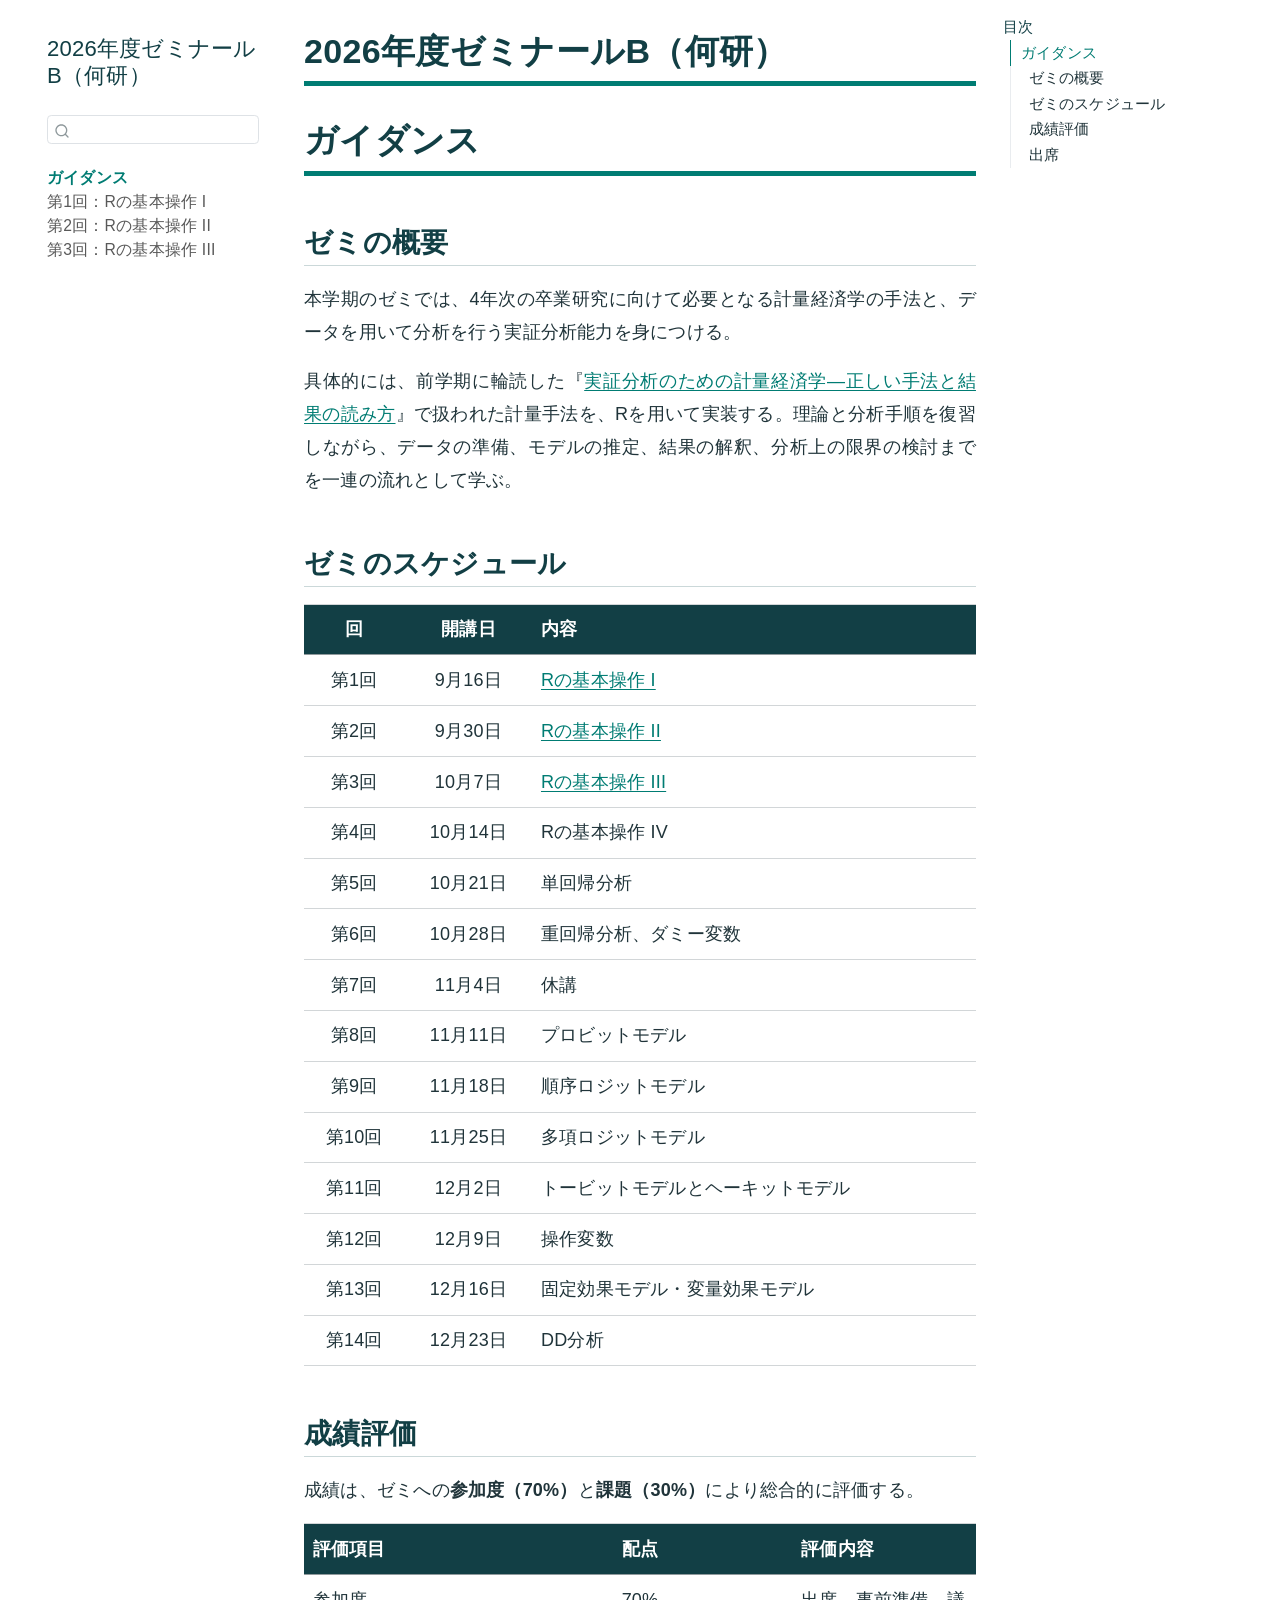
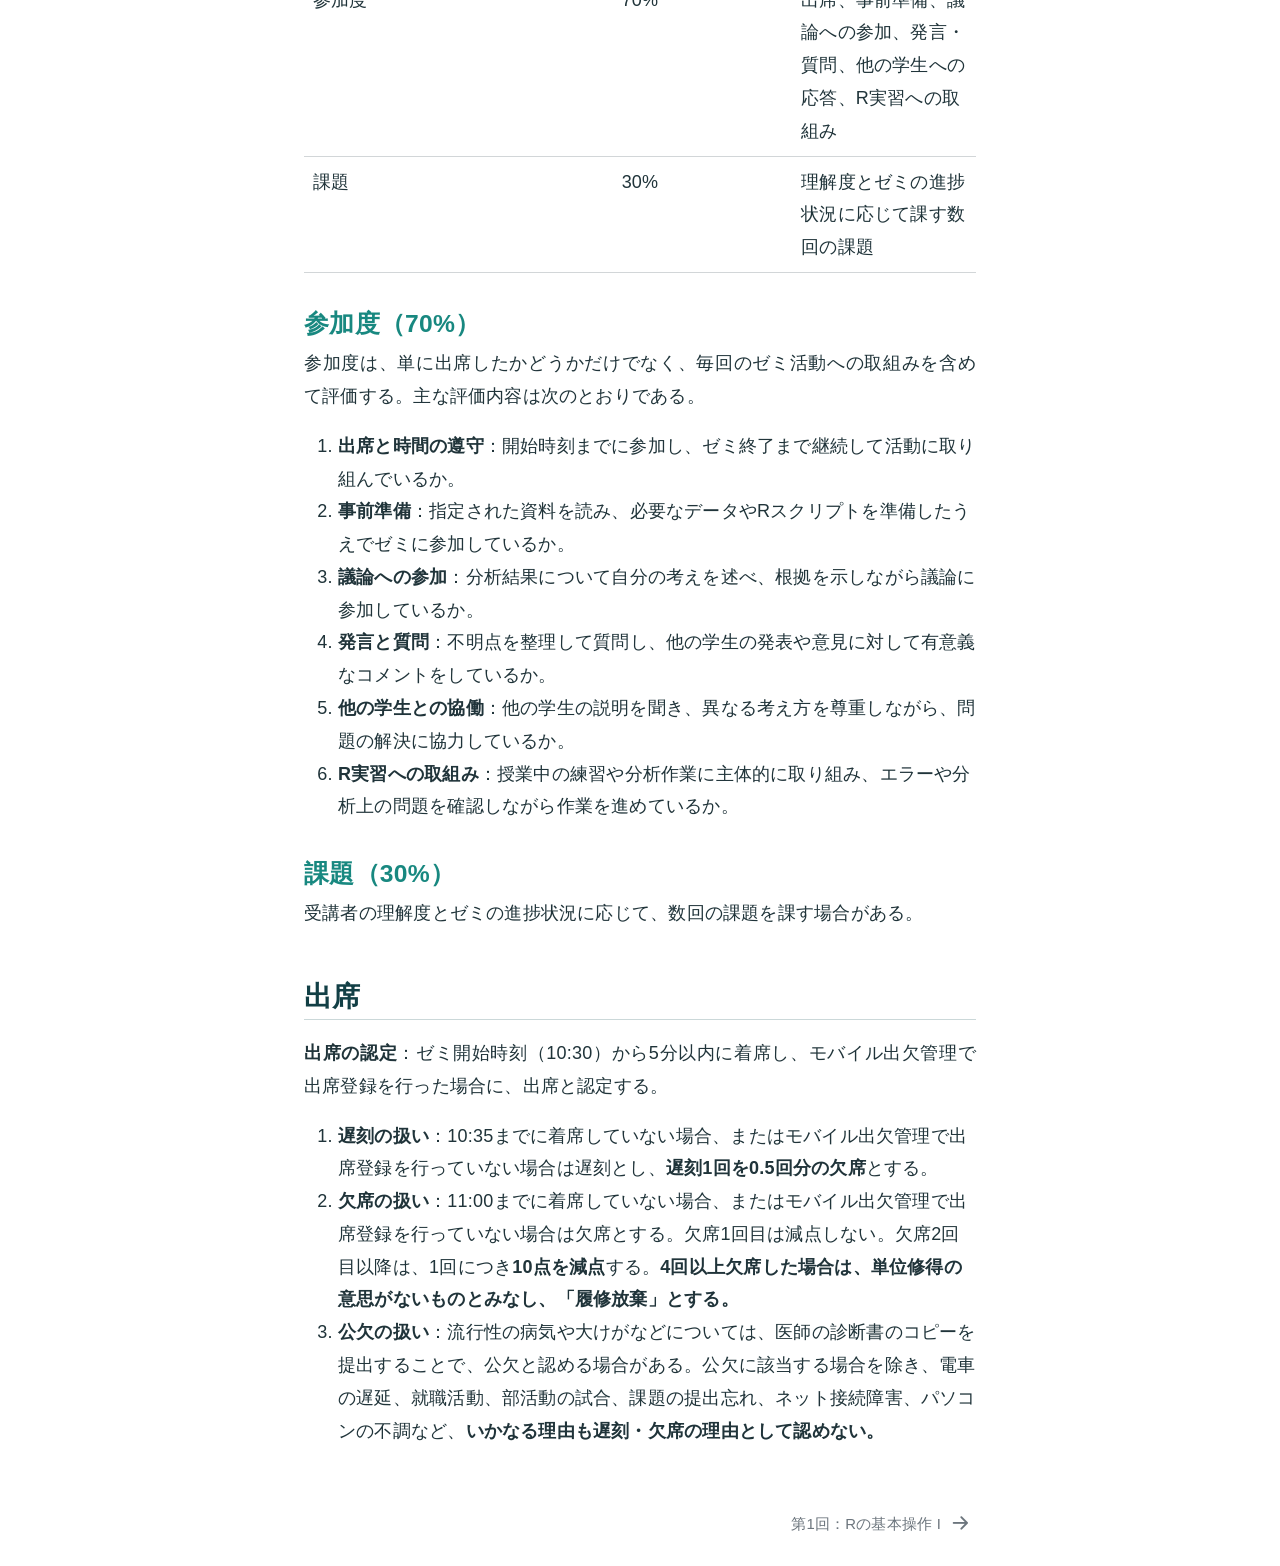
==== index.html @ b49d10a5 "Publish seminar course website" ====
<!DOCTYPE html>
<html xmlns="http://www.w3.org/1999/xhtml" lang="ja" xml:lang="ja"><head>

<meta charset="utf-8">
<meta name="generator" content="quarto-1.10.18">

<meta name="viewport" content="width=device-width, initial-scale=1.0, user-scalable=yes">


<title>2026年度ゼミナールB（何研）</title>
<style>
/* Default styles provided by pandoc.
** See https://pandoc.org/MANUAL.html#variables-for-html for config info.
*/
span.smallcaps{font-variant: small-caps;}
div.columns{display: flex; gap: 1.5em;}
div.column{flex: auto;}
@media screen {
div.columns{gap: min(4vw, 1.5em);}
div.column{overflow-x: auto;}
}
div.hanging-indent{margin-left: 1.5em; text-indent: -1.5em;}
ul.task-list{list-style: none;}
ul.task-list li input[type="checkbox"] {
  width: 0.8em;
  margin: 0 0.8em 0.2em -1em; /* quarto-specific, see https://github.com/quarto-dev/quarto-cli/issues/4556 */ 
  vertical-align: middle;
}
</style>


<script src="site_libs/quarto-nav/quarto-nav.js"></script>
<script src="site_libs/quarto-nav/headroom.min.js"></script>
<script src="site_libs/clipboard/clipboard.min.js"></script>
<script src="site_libs/quarto-search/autocomplete.umd.js"></script>
<script src="site_libs/quarto-search/fuse.min.js"></script>
<script src="site_libs/quarto-search/quarto-search.js"></script>
<meta name="quarto:offset" content="./">
<link href="./lessons/01/index.html" rel="next">
<script src="site_libs/quarto-html/quarto.js" type="module"></script>
<script src="site_libs/quarto-html/tabsets/tabsets.js" type="module"></script>
<script src="site_libs/quarto-html/popper.min.js"></script>
<script src="site_libs/quarto-html/tippy.umd.min.js"></script>
<script src="site_libs/quarto-html/anchor.min.js"></script>
<link href="site_libs/quarto-html/tippy.css" rel="stylesheet">
<link href="site_libs/quarto-html/quarto-syntax-highlighting-37294f0e61b532b0f7ebd5ccc0471b30.css" rel="stylesheet" id="quarto-text-highlighting-styles">
<script src="site_libs/bootstrap/bootstrap.min.js"></script>
<link href="site_libs/bootstrap/bootstrap-icons.css" rel="stylesheet">
<link href="site_libs/bootstrap/bootstrap-c2e880a5cb14d7a116eba1e73095a7f8.min.css" rel="stylesheet" append-hash="true" id="quarto-bootstrap" data-mode="light">
<script id="quarto-search-options" type="application/json">{
  "location": "sidebar",
  "copy-button": false,
  "collapse-after": 3,
  "panel-placement": "start",
  "type": "textbox",
  "limit": 50,
  "keyboard-shortcut": [
    "f",
    "/",
    "s"
  ],
  "language": {
    "search-no-results-text": "一致なし",
    "search-matching-documents-text": "一致した文書",
    "search-copy-link-title": "検索へのリンクをコピー",
    "search-hide-matches-text": "追加の検索結果を非表示",
    "search-more-match-text": "追加の検索結果",
    "search-more-matches-text": "追加の検索結果",
    "search-clear-button-title": "消去",
    "search-text-placeholder": "",
    "search-detached-cancel-button-title": "取消",
    "search-submit-button-title": "検索",
    "search-label": "サーチ"
  }
}</script>
<style>html{ scroll-behavior: smooth; }</style>


</head>

<body class="nav-sidebar floating quarto-light">

<div id="quarto-search-results"></div>
  <header id="quarto-header" class="headroom fixed-top">
  <nav class="quarto-secondary-nav">
    <div class="container-fluid d-flex">
      <button type="button" class="quarto-btn-toggle btn" data-bs-toggle="collapse" role="button" data-bs-target=".quarto-sidebar-collapse-item" aria-controls="quarto-sidebar" aria-expanded="false" aria-label="サイドバーを切り替える" onclick="if (window.quartoToggleHeadroom) { window.quartoToggleHeadroom(); }">
        <i class="bi bi-layout-text-sidebar-reverse"></i>
      </button>
        <nav class="quarto-page-breadcrumbs" aria-label="breadcrumb"><ol class="breadcrumb"><li class="breadcrumb-item"><a href="./index.html">ガイダンス</a></li></ol></nav>
        <a class="flex-grow-1" role="navigation" data-bs-toggle="collapse" data-bs-target=".quarto-sidebar-collapse-item" aria-controls="quarto-sidebar" aria-expanded="false" aria-label="サイドバーを切り替える" onclick="if (window.quartoToggleHeadroom) { window.quartoToggleHeadroom(); }">      
        </a>
      <button type="button" class="btn quarto-search-button" aria-label="サーチ" onclick="window.quartoOpenSearch();">
        <i class="bi bi-search"></i>
      </button>
    </div>
  </nav>
</header>
<!-- content -->
<div id="quarto-content" class="quarto-container page-columns page-rows-contents page-layout-article">
<!-- sidebar -->
  <nav id="quarto-sidebar" class="sidebar collapse collapse-horizontal quarto-sidebar-collapse-item sidebar-navigation floating overflow-auto">
    <div class="pt-lg-2 mt-2 text-left sidebar-header">
    <div class="sidebar-title mb-0 py-0">
      <a href="./">2026年度ゼミナールB（何研）</a> 
    </div>
      </div>
        <div class="mt-2 flex-shrink-0 align-items-center">
        <div class="sidebar-search">
        <div id="quarto-search" class="" title="サーチ"></div>
        </div>
        </div>
    <div class="sidebar-menu-container"> 
    <ul class="list-unstyled mt-1">
        <li class="sidebar-item">
  <div class="sidebar-item-container"> 
  <a href="./index.html" class="sidebar-item-text sidebar-link active">
 <span class="menu-text">ガイダンス</span></a>
  </div>
</li>
        <li class="sidebar-item">
  <div class="sidebar-item-container"> 
  <a href="./lessons/01/index.html" class="sidebar-item-text sidebar-link">
 <span class="menu-text">第1回：Rの基本操作 I</span></a>
  </div>
</li>
        <li class="sidebar-item">
  <div class="sidebar-item-container"> 
  <a href="./lessons/02/index.html" class="sidebar-item-text sidebar-link">
 <span class="menu-text">第2回：Rの基本操作 II</span></a>
  </div>
</li>
        <li class="sidebar-item">
  <div class="sidebar-item-container"> 
  <a href="./lessons/03/index.html" class="sidebar-item-text sidebar-link">
 <span class="menu-text">第3回：Rの基本操作 III</span></a>
  </div>
</li>
    </ul>
    </div>
</nav>
<div id="quarto-sidebar-glass" class="quarto-sidebar-collapse-item" data-bs-toggle="collapse" data-bs-target=".quarto-sidebar-collapse-item"></div>
<!-- margin-sidebar -->
    <div id="quarto-margin-sidebar" class="sidebar margin-sidebar">
        <nav id="TOC" role="doc-toc" class="toc-active">
    <h2 id="toc-title">目次</h2>
   
  <ul>
  <li><a href="#ガイダンス" id="toc-ガイダンス" class="nav-link active" data-scroll-target="#ガイダンス">ガイダンス</a>
  <ul class="collapse">
  <li><a href="#ゼミの概要" id="toc-ゼミの概要" class="nav-link" data-scroll-target="#ゼミの概要">ゼミの概要</a></li>
  <li><a href="#ゼミのスケジュール" id="toc-ゼミのスケジュール" class="nav-link" data-scroll-target="#ゼミのスケジュール">ゼミのスケジュール</a></li>
  <li><a href="#成績評価" id="toc-成績評価" class="nav-link" data-scroll-target="#成績評価">成績評価</a>
  <ul class="collapse">
  <li><a href="#参加度70" id="toc-参加度70" class="nav-link" data-scroll-target="#参加度70">参加度（70%）</a></li>
  <li><a href="#課題30" id="toc-課題30" class="nav-link" data-scroll-target="#課題30">課題（30%）</a></li>
  </ul></li>
  <li><a href="#出席" id="toc-出席" class="nav-link" data-scroll-target="#出席">出席</a></li>
  </ul></li>
  </ul>
</nav>
    </div>
<!-- main -->
<main class="content" id="quarto-document-content">

<header id="title-block-header" class="quarto-title-block default">
<div class="quarto-title">
<h1 class="title">2026年度ゼミナールB（何研）</h1>
</div>



<div class="quarto-title-meta">

    
  
    
  </div>
  


</header>


<section id="ガイダンス" class="level1 unnumbered">
<h1 class="unnumbered">ガイダンス</h1>
<section id="ゼミの概要" class="level2">
<h2 class="anchored" data-anchor-id="ゼミの概要">ゼミの概要</h2>
<p>本学期のゼミでは、4年次の卒業研究に向けて必要となる計量経済学の手法と、データを用いて分析を行う実証分析能力を身につける。</p>
<p>具体的には、前学期に輪読した『<a href="https://www.biz-book.jp/books/detail/978-4-502-16811-6/">実証分析のための計量経済学―正しい手法と結果の読み方</a>』で扱われた計量手法を、Rを用いて実装する。理論と分析手順を復習しながら、データの準備、モデルの推定、結果の解釈、分析上の限界の検討までを一連の流れとして学ぶ。</p>
</section>
<section id="ゼミのスケジュール" class="level2">
<h2 class="anchored" data-anchor-id="ゼミのスケジュール">ゼミのスケジュール</h2>
<table class="caption-top table">
<thead>
<tr class="header">
<th style="text-align: center;">回</th>
<th style="text-align: center;">開講日</th>
<th>内容</th>
</tr>
</thead>
<tbody>
<tr class="odd">
<td style="text-align: center;">第1回</td>
<td style="text-align: center;">9月16日</td>
<td><a href="./lessons/01/index.html">Rの基本操作 I</a></td>
</tr>
<tr class="even">
<td style="text-align: center;">第2回</td>
<td style="text-align: center;">9月30日</td>
<td><a href="./lessons/02/index.html">Rの基本操作 II</a></td>
</tr>
<tr class="odd">
<td style="text-align: center;">第3回</td>
<td style="text-align: center;">10月7日</td>
<td><a href="./lessons/03/index.html">Rの基本操作 III</a></td>
</tr>
<tr class="even">
<td style="text-align: center;">第4回</td>
<td style="text-align: center;">10月14日</td>
<td>Rの基本操作 IV</td>
</tr>
<tr class="odd">
<td style="text-align: center;">第5回</td>
<td style="text-align: center;">10月21日</td>
<td>単回帰分析</td>
</tr>
<tr class="even">
<td style="text-align: center;">第6回</td>
<td style="text-align: center;">10月28日</td>
<td>重回帰分析、ダミー変数</td>
</tr>
<tr class="odd">
<td style="text-align: center;">第7回</td>
<td style="text-align: center;">11月4日</td>
<td>休講</td>
</tr>
<tr class="even">
<td style="text-align: center;">第8回</td>
<td style="text-align: center;">11月11日</td>
<td>プロビットモデル</td>
</tr>
<tr class="odd">
<td style="text-align: center;">第9回</td>
<td style="text-align: center;">11月18日</td>
<td>順序ロジットモデル</td>
</tr>
<tr class="even">
<td style="text-align: center;">第10回</td>
<td style="text-align: center;">11月25日</td>
<td>多項ロジットモデル</td>
</tr>
<tr class="odd">
<td style="text-align: center;">第11回</td>
<td style="text-align: center;">12月2日</td>
<td>トービットモデルとヘーキットモデル</td>
</tr>
<tr class="even">
<td style="text-align: center;">第12回</td>
<td style="text-align: center;">12月9日</td>
<td>操作変数</td>
</tr>
<tr class="odd">
<td style="text-align: center;">第13回</td>
<td style="text-align: center;">12月16日</td>
<td>固定効果モデル・変量効果モデル</td>
</tr>
<tr class="even">
<td style="text-align: center;">第14回</td>
<td style="text-align: center;">12月23日</td>
<td>DD分析</td>
</tr>
</tbody>
</table>
</section>
<section id="成績評価" class="level2">
<h2 class="anchored" data-anchor-id="成績評価">成績評価</h2>
<p>成績は、ゼミへの<strong>参加度（70%）</strong>と<strong>課題（30%）</strong>により総合的に評価する。</p>
<table class="caption-top table">
<colgroup>
<col style="width: 27%">
<col style="width: 45%">
<col style="width: 27%">
</colgroup>
<thead>
<tr class="header">
<th>評価項目</th>
<th style="text-align: center;">配点</th>
<th>評価内容</th>
</tr>
</thead>
<tbody>
<tr class="odd">
<td>参加度</td>
<td style="text-align: center;">70%</td>
<td>出席、事前準備、議論への参加、発言・質問、他の学生への応答、R実習への取組み</td>
</tr>
<tr class="even">
<td>課題</td>
<td style="text-align: center;">30%</td>
<td>理解度とゼミの進捗状況に応じて課す数回の課題</td>
</tr>
</tbody>
</table>
<section id="参加度70" class="level3">
<h3 class="anchored" data-anchor-id="参加度70">参加度（70%）</h3>
<p>参加度は、単に出席したかどうかだけでなく、毎回のゼミ活動への取組みを含めて評価する。主な評価内容は次のとおりである。</p>
<ol type="1">
<li><strong>出席と時間の遵守</strong>：開始時刻までに参加し、ゼミ終了まで継続して活動に取り組んでいるか。</li>
<li><strong>事前準備</strong>：指定された資料を読み、必要なデータやRスクリプトを準備したうえでゼミに参加しているか。</li>
<li><strong>議論への参加</strong>：分析結果について自分の考えを述べ、根拠を示しながら議論に参加しているか。</li>
<li><strong>発言と質問</strong>：不明点を整理して質問し、他の学生の発表や意見に対して有意義なコメントをしているか。</li>
<li><strong>他の学生との協働</strong>：他の学生の説明を聞き、異なる考え方を尊重しながら、問題の解決に協力しているか。</li>
<li><strong>R実習への取組み</strong>：授業中の練習や分析作業に主体的に取り組み、エラーや分析上の問題を確認しながら作業を進めているか。</li>
</ol>
</section>
<section id="課題30" class="level3">
<h3 class="anchored" data-anchor-id="課題30">課題（30%）</h3>
<p>受講者の理解度とゼミの進捗状況に応じて、数回の課題を課す場合がある。</p>
</section>
</section>
<section id="出席" class="level2">
<h2 class="anchored" data-anchor-id="出席">出席</h2>
<p><strong>出席の認定</strong>：ゼミ開始時刻（10:30）から5分以内に着席し、モバイル出欠管理で出席登録を行った場合に、出席と認定する。</p>
<ol type="1">
<li><strong>遅刻の扱い</strong>：10:35までに着席していない場合、またはモバイル出欠管理で出席登録を行っていない場合は遅刻とし、<strong>遅刻1回を0.5回分の欠席</strong>とする。</li>
<li><strong>欠席の扱い</strong>：11:00までに着席していない場合、またはモバイル出欠管理で出席登録を行っていない場合は欠席とする。欠席1回目は減点しない。欠席2回目以降は、1回につき<strong>10点を減点</strong>する。<strong>4回以上欠席した場合は、単位修得の意思がないものとみなし、「履修放棄」とする。</strong></li>
<li><strong>公欠の扱い</strong>：流行性の病気や大けがなどについては、医師の診断書のコピーを提出することで、公欠と認める場合がある。公欠に該当する場合を除き、電車の遅延、就職活動、部活動の試合、課題の提出忘れ、ネット接続障害、パソコンの不調など、<strong>いかなる理由も遅刻・欠席の理由として認めない。</strong></li>
</ol>


</section>
</section>

</main> <!-- /main -->
<script id="quarto-html-after-body" type="application/javascript">
  window.document.addEventListener("DOMContentLoaded", function (event) {
    const icon = "";
    const anchorJS = new window.AnchorJS();
    anchorJS.options = {
      placement: 'right',
      icon: icon
    };
    anchorJS.add('.anchored');
    const isCodeAnnotation = (el) => {
      for (const clz of el.classList) {
        if (clz.startsWith('code-annotation-')) {                     
          return true;
        }
      }
      return false;
    }
    const onCopySuccess = function(e) {
      // button target
      const button = e.trigger;
      // don't keep focus
      button.blur();
      // flash "checked"
      button.classList.add('code-copy-button-checked');
      var currentTitle = button.getAttribute("title");
      button.setAttribute("title", "コピーしました");
      let tooltip;
      if (window.bootstrap) {
        button.setAttribute("data-bs-toggle", "tooltip");
        button.setAttribute("data-bs-placement", "left");
        button.setAttribute("data-bs-title", "コピーしました");
        tooltip = new bootstrap.Tooltip(button, 
          { trigger: "manual", 
            customClass: "code-copy-button-tooltip",
            offset: [0, -8]});
        tooltip.show();    
      }
      setTimeout(function() {
        if (tooltip) {
          tooltip.hide();
          button.removeAttribute("data-bs-title");
          button.removeAttribute("data-bs-toggle");
          button.removeAttribute("data-bs-placement");
        }
        button.setAttribute("title", currentTitle);
        button.classList.remove('code-copy-button-checked');
      }, 1000);
      // clear code selection
      e.clearSelection();
    }
    const getTextToCopy = function(trigger) {
      const outerScaffold = trigger.parentElement.cloneNode(true);
      const codeEl = outerScaffold.querySelector('code');
      for (const childEl of codeEl.children) {
        if (isCodeAnnotation(childEl)) {
          childEl.remove();
        }
      }
      return codeEl.innerText;
    }
    const clipboard = new window.ClipboardJS('.code-copy-button:not([data-in-quarto-modal])', {
      text: getTextToCopy
    });
    clipboard.on('success', onCopySuccess);
    if (window.document.getElementById('quarto-embedded-source-code-modal')) {
      const clipboardModal = new window.ClipboardJS('.code-copy-button[data-in-quarto-modal]', {
        text: getTextToCopy,
        container: window.document.getElementById('quarto-embedded-source-code-modal')
      });
      clipboardModal.on('success', onCopySuccess);
    }
      var localhostRegex = new RegExp(/^(?:http|https):\/\/localhost\:?[0-9]*\//);
      var mailtoRegex = new RegExp(/^mailto:/);
        var filterRegex = new RegExp('/' + window.location.host + '/');
      var isInternal = (href) => {
          return filterRegex.test(href) || localhostRegex.test(href) || mailtoRegex.test(href);
      }
      // Inspect non-navigation links and adorn them if external
     var links = window.document.querySelectorAll('a[href]:not(.nav-link):not(.navbar-brand):not(.toc-action):not(.sidebar-link):not(.sidebar-item-toggle):not(.pagination-link):not(.no-external):not([aria-hidden]):not(.dropdown-item):not(.quarto-navigation-tool):not(.about-link)');
      for (var i=0; i<links.length; i++) {
        const link = links[i];
        if (!isInternal(link.href)) {
          // undo the damage that might have been done by quarto-nav.js in the case of
          // links that we want to consider external
          if (link.dataset.originalHref !== undefined) {
            link.href = link.dataset.originalHref;
          }
        }
      }
    function tippyHover(el, contentFn, onTriggerFn, onUntriggerFn) {
      const config = {
        allowHTML: true,
        maxWidth: 500,
        delay: 100,
        arrow: false,
        appendTo: function(el) {
            return el.parentElement;
        },
        interactive: true,
        interactiveBorder: 10,
        theme: 'quarto',
        placement: 'bottom-start',
      };
      if (contentFn) {
        config.content = contentFn;
      }
      if (onTriggerFn) {
        config.onTrigger = onTriggerFn;
      }
      if (onUntriggerFn) {
        config.onUntrigger = onUntriggerFn;
      }
      window.tippy(el, config); 
    }
    const noterefs = window.document.querySelectorAll('a[role="doc-noteref"]');
    for (var i=0; i<noterefs.length; i++) {
      const ref = noterefs[i];
      tippyHover(ref, function() {
        // use id or data attribute instead here
        let href = ref.getAttribute('data-footnote-href') || ref.getAttribute('href');
        try { href = new URL(href).hash; } catch {}
        const id = href.replace(/^#\/?/, "");
        const note = window.document.getElementById(id);
        if (note) {
          return note.innerHTML;
        } else {
          return "";
        }
      });
    }
    const xrefs = window.document.querySelectorAll('a.quarto-xref');
    const processXRef = (id, note) => {
      // Strip column container classes
      const stripColumnClz = (el) => {
        el.classList.remove("page-full", "page-columns");
        if (el.children) {
          for (const child of el.children) {
            stripColumnClz(child);
          }
        }
      }
      stripColumnClz(note)
      if (id === null || id.startsWith('sec-')) {
        // Special case sections, only their first couple elements
        const container = document.createElement("div");
        if (note.children && note.children.length > 2) {
          container.appendChild(note.children[0].cloneNode(true));
          for (let i = 1; i < note.children.length; i++) {
            const child = note.children[i];
            if (child.tagName === "P" && child.innerText === "") {
              continue;
            } else {
              container.appendChild(child.cloneNode(true));
              break;
            }
          }
          if (window.Quarto?.typesetMath) {
            window.Quarto.typesetMath(container);
          }
          return container.innerHTML
        } else {
          if (window.Quarto?.typesetMath) {
            window.Quarto.typesetMath(note);
          }
          return note.innerHTML;
        }
      } else {
        // Remove any anchor links if they are present
        const anchorLink = note.querySelector('a.anchorjs-link');
        if (anchorLink) {
          anchorLink.remove();
        }
        if (window.Quarto?.typesetMath) {
          window.Quarto.typesetMath(note);
        }
        if (note.classList.contains("callout")) {
          return note.outerHTML;
        } else {
          return note.innerHTML;
        }
      }
    }
    for (var i=0; i<xrefs.length; i++) {
      const xref = xrefs[i];
      tippyHover(xref, undefined, function(instance) {
        instance.disable();
        let url = xref.getAttribute('href');
        let hash = undefined; 
        if (url.startsWith('#')) {
          hash = url;
        } else {
          try { hash = new URL(url).hash; } catch {}
        }
        if (hash) {
          const id = hash.replace(/^#\/?/, "");
          const note = window.document.getElementById(id);
          if (note !== null) {
            try {
              const html = processXRef(id, note.cloneNode(true));
              instance.setContent(html);
            } finally {
              instance.enable();
              instance.show();
            }
          } else {
            // See if we can fetch this
            fetch(url.split('#')[0])
            .then(res => res.text())
            .then(html => {
              const parser = new DOMParser();
              const htmlDoc = parser.parseFromString(html, "text/html");
              const note = htmlDoc.getElementById(id);
              if (note !== null) {
                const html = processXRef(id, note);
                instance.setContent(html);
              } 
            }).finally(() => {
              instance.enable();
              instance.show();
            });
          }
        } else {
          // See if we can fetch a full url (with no hash to target)
          // This is a special case and we should probably do some content thinning / targeting
          fetch(url)
          .then(res => res.text())
          .then(html => {
            const parser = new DOMParser();
            const htmlDoc = parser.parseFromString(html, "text/html");
            const note = htmlDoc.querySelector('main.content');
            if (note !== null) {
              // This should only happen for chapter cross references
              // (since there is no id in the URL)
              // remove the first header
              if (note.children.length > 0 && note.children[0].tagName === "HEADER") {
                note.children[0].remove();
              }
              const html = processXRef(null, note);
              instance.setContent(html);
            } 
          }).finally(() => {
            instance.enable();
            instance.show();
          });
        }
      }, function(instance) {
      });
    }
        let selectedAnnoteEl;
        const selectorForAnnotation = ( cell, annotation) => {
          let cellAttr = 'data-code-cell="' + cell + '"';
          let lineAttr = 'data-code-annotation="' +  annotation + '"';
          const selector = 'span[' + cellAttr + '][' + lineAttr + ']';
          return selector;
        }
        const selectCodeLines = (annoteEl) => {
          const doc = window.document;
          const targetCell = annoteEl.getAttribute("data-target-cell");
          const targetAnnotation = annoteEl.getAttribute("data-target-annotation");
          const annoteSpan = window.document.querySelector(selectorForAnnotation(targetCell, targetAnnotation));
          const lines = annoteSpan.getAttribute("data-code-lines").split(",");
          const lineIds = lines.map((line) => {
            return targetCell + "-" + line;
          })
          let top = null;
          let height = null;
          let parent = null;
          if (lineIds.length > 0) {
              //compute the position of the single el (top and bottom and make a div)
              const el = window.document.getElementById(lineIds[0]);
              top = el.offsetTop;
              height = el.offsetHeight;
              parent = el.parentElement.parentElement;
            if (lineIds.length > 1) {
              const lastEl = window.document.getElementById(lineIds[lineIds.length - 1]);
              const bottom = lastEl.offsetTop + lastEl.offsetHeight;
              height = bottom - top;
            }
            if (top !== null && height !== null && parent !== null) {
              // cook up a div (if necessary) and position it 
              let div = window.document.getElementById("code-annotation-line-highlight");
              if (div === null) {
                div = window.document.createElement("div");
                div.setAttribute("id", "code-annotation-line-highlight");
                div.style.position = 'absolute';
                parent.appendChild(div);
              }
              div.style.top = top - 2 + "px";
              div.style.height = height + 4 + "px";
              div.style.left = 0;
              let gutterDiv = window.document.getElementById("code-annotation-line-highlight-gutter");
              if (gutterDiv === null) {
                gutterDiv = window.document.createElement("div");
                gutterDiv.setAttribute("id", "code-annotation-line-highlight-gutter");
                gutterDiv.style.position = 'absolute';
                const codeCell = window.document.getElementById(targetCell);
                const gutter = codeCell.querySelector('.code-annotation-gutter');
                gutter.appendChild(gutterDiv);
              }
              gutterDiv.style.top = top - 2 + "px";
              gutterDiv.style.height = height + 4 + "px";
            }
            selectedAnnoteEl = annoteEl;
          }
        };
        const unselectCodeLines = () => {
          const elementsIds = ["code-annotation-line-highlight", "code-annotation-line-highlight-gutter"];
          elementsIds.forEach((elId) => {
            const div = window.document.getElementById(elId);
            if (div) {
              div.remove();
            }
          });
          selectedAnnoteEl = undefined;
        };
          // Handle positioning of the toggle
      window.addEventListener(
        "resize",
        throttle(() => {
          elRect = undefined;
          if (selectedAnnoteEl) {
            selectCodeLines(selectedAnnoteEl);
          }
        }, 10)
      );
      function throttle(fn, ms) {
      let throttle = false;
      let timer;
        return (...args) => {
          if(!throttle) { // first call gets through
              fn.apply(this, args);
              throttle = true;
          } else { // all the others get throttled
              if(timer) clearTimeout(timer); // cancel #2
              timer = setTimeout(() => {
                fn.apply(this, args);
                timer = throttle = false;
              }, ms);
          }
        };
      }
        // Attach click handler to the DT
        const annoteDls = window.document.querySelectorAll('dt[data-target-cell]');
        for (const annoteDlNode of annoteDls) {
          annoteDlNode.addEventListener('click', (event) => {
            const clickedEl = event.target;
            if (clickedEl !== selectedAnnoteEl) {
              unselectCodeLines();
              const activeEl = window.document.querySelector('dt[data-target-cell].code-annotation-active');
              if (activeEl) {
                activeEl.classList.remove('code-annotation-active');
              }
              selectCodeLines(clickedEl);
              clickedEl.classList.add('code-annotation-active');
            } else {
              // Unselect the line
              unselectCodeLines();
              clickedEl.classList.remove('code-annotation-active');
            }
          });
        }
    const findCites = (el) => {
      const parentEl = el.parentElement;
      if (parentEl) {
        const cites = parentEl.dataset.cites;
        if (cites) {
          return {
            el,
            cites: cites.split(' ')
          };
        } else {
          return findCites(el.parentElement)
        }
      } else {
        return undefined;
      }
    };
    var bibliorefs = window.document.querySelectorAll('a[role="doc-biblioref"]');
    for (var i=0; i<bibliorefs.length; i++) {
      const ref = bibliorefs[i];
      const citeInfo = findCites(ref);
      if (citeInfo) {
        tippyHover(citeInfo.el, function() {
          var popup = window.document.createElement('div');
          citeInfo.cites.forEach(function(cite) {
            var citeDiv = window.document.createElement('div');
            citeDiv.classList.add('hanging-indent');
            citeDiv.classList.add('csl-entry');
            var biblioDiv = window.document.getElementById('ref-' + cite);
            if (biblioDiv) {
              citeDiv.innerHTML = biblioDiv.innerHTML;
            }
            popup.appendChild(citeDiv);
          });
          return popup.innerHTML;
        });
      }
    }
  });
  </script>
<nav class="page-navigation">
  <div class="nav-page nav-page-previous">
  </div>
  <div class="nav-page nav-page-next">
      <a href="./lessons/01/index.html" class="pagination-link" aria-label="第1回：Rの基本操作 I">
        <span class="nav-page-text">第1回：Rの基本操作 I</span> <i class="bi bi-arrow-right-short"></i>
      </a>
  </div>
</nav>
</div> <!-- /content -->




<script src="site_libs/quarto-html/zenscroll-min.js"></script>
</body></html>
---- site_libs/quarto-html/tippy.css ----
.tippy-box[data-animation=fade][data-state=hidden]{opacity:0}[data-tippy-root]{max-width:calc(100vw - 10px)}.tippy-box{position:relative;background-color:#333;color:#fff;border-radius:4px;font-size:14px;line-height:1.4;white-space:normal;outline:0;transition-property:transform,visibility,opacity}.tippy-box[data-placement^=top]>.tippy-arrow{bottom:0}.tippy-box[data-placement^=top]>.tippy-arrow:before{bottom:-7px;left:0;border-width:8px 8px 0;border-top-color:initial;transform-origin:center top}.tippy-box[data-placement^=bottom]>.tippy-arrow{top:0}.tippy-box[data-placement^=bottom]>.tippy-arrow:before{top:-7px;left:0;border-width:0 8px 8px;border-bottom-color:initial;transform-origin:center bottom}.tippy-box[data-placement^=left]>.tippy-arrow{right:0}.tippy-box[data-placement^=left]>.tippy-arrow:before{border-width:8px 0 8px 8px;border-left-color:initial;right:-7px;transform-origin:center left}.tippy-box[data-placement^=right]>.tippy-arrow{left:0}.tippy-box[data-placement^=right]>.tippy-arrow:before{left:-7px;border-width:8px 8px 8px 0;border-right-color:initial;transform-origin:center right}.tippy-box[data-inertia][data-state=visible]{transition-timing-function:cubic-bezier(.54,1.5,.38,1.11)}.tippy-arrow{width:16px;height:16px;color:#333}.tippy-arrow:before{content:"";position:absolute;border-color:transparent;border-style:solid}.tippy-content{position:relative;padding:5px 9px;z-index:1}
---- site_libs/quarto-html/quarto-syntax-highlighting-37294f0e61b532b0f7ebd5ccc0471b30.css ----
/* quarto syntax highlight colors */
:root {
  --quarto-hl-ot-color: #003B4F;
  --quarto-hl-at-color: #657422;
  --quarto-hl-ss-color: #20794D;
  --quarto-hl-an-color: #5E5E5E;
  --quarto-hl-fu-color: #4758AB;
  --quarto-hl-st-color: #20794D;
  --quarto-hl-cf-color: #003B4F;
  --quarto-hl-op-color: #5E5E5E;
  --quarto-hl-er-color: #AD0000;
  --quarto-hl-bn-color: #AD0000;
  --quarto-hl-al-color: #AD0000;
  --quarto-hl-va-color: #111111;
  --quarto-hl-bu-color: inherit;
  --quarto-hl-ex-color: inherit;
  --quarto-hl-pp-color: #AD0000;
  --quarto-hl-in-color: #5E5E5E;
  --quarto-hl-vs-color: #20794D;
  --quarto-hl-wa-color: #5E5E5E;
  --quarto-hl-do-color: #5E5E5E;
  --quarto-hl-im-color: #00769E;
  --quarto-hl-ch-color: #20794D;
  --quarto-hl-dt-color: #AD0000;
  --quarto-hl-fl-color: #AD0000;
  --quarto-hl-co-color: #5E5E5E;
  --quarto-hl-cv-color: #5E5E5E;
  --quarto-hl-cn-color: #8f5902;
  --quarto-hl-sc-color: #5E5E5E;
  --quarto-hl-dv-color: #AD0000;
  --quarto-hl-kw-color: #003B4F;
}

/* other quarto variables */
:root {
  --quarto-font-monospace: "SFMono-Regular", "Cascadia Code", "Roboto Mono", monospace;
}

/* syntax highlight based on Pandoc's rules */
pre > code.sourceCode > span {
  color: #003B4F;
}

code.sourceCode > span {
  color: #003B4F;
}

div.sourceCode,
div.sourceCode pre.sourceCode {
  color: #003B4F;
}

/* Normal */
code span {
  color: #003B4F;
}

/* Alert */
code span.al {
  color: #AD0000;
  font-style: inherit;
}

/* Annotation */
code span.an {
  color: #5E5E5E;
  font-style: inherit;
}

/* Attribute */
code span.at {
  color: #657422;
  font-style: inherit;
}

/* BaseN */
code span.bn {
  color: #AD0000;
  font-style: inherit;
}

/* BuiltIn */
code span.bu {
  font-style: inherit;
}

/* ControlFlow */
code span.cf {
  color: #003B4F;
  font-weight: bold;
  font-style: inherit;
}

/* Char */
code span.ch {
  color: #20794D;
  font-style: inherit;
}

/* Constant */
code span.cn {
  color: #8f5902;
  font-style: inherit;
}

/* Comment */
code span.co {
  color: #5E5E5E;
  font-style: inherit;
}

/* CommentVar */
code span.cv {
  color: #5E5E5E;
  font-style: italic;
}

/* Documentation */
code span.do {
  color: #5E5E5E;
  font-style: italic;
}

/* DataType */
code span.dt {
  color: #AD0000;
  font-style: inherit;
}

/* DecVal */
code span.dv {
  color: #AD0000;
  font-style: inherit;
}

/* Error */
code span.er {
  color: #AD0000;
  font-style: inherit;
}

/* Extension */
code span.ex {
  font-style: inherit;
}

/* Float */
code span.fl {
  color: #AD0000;
  font-style: inherit;
}

/* Function */
code span.fu {
  color: #4758AB;
  font-style: inherit;
}

/* Import */
code span.im {
  color: #00769E;
  font-style: inherit;
}

/* Information */
code span.in {
  color: #5E5E5E;
  font-style: inherit;
}

/* Keyword */
code span.kw {
  color: #003B4F;
  font-weight: bold;
  font-style: inherit;
}

/* Operator */
code span.op {
  color: #5E5E5E;
  font-style: inherit;
}

/* Other */
code span.ot {
  color: #003B4F;
  font-style: inherit;
}

/* Preprocessor */
code span.pp {
  color: #AD0000;
  font-style: inherit;
}

/* SpecialChar */
code span.sc {
  color: #5E5E5E;
  font-style: inherit;
}

/* SpecialString */
code span.ss {
  color: #20794D;
  font-style: inherit;
}

/* String */
code span.st {
  color: #20794D;
  font-style: inherit;
}

/* Variable */
code span.va {
  color: #111111;
  font-style: inherit;
}

/* VerbatimString */
code span.vs {
  color: #20794D;
  font-style: inherit;
}

/* Warning */
code span.wa {
  color: #5E5E5E;
  font-style: italic;
}

.prevent-inlining {
  content: "</";
}

/*# sourceMappingURL=f71e860bfb44495ae39a9ea02bd759d4.css.map */
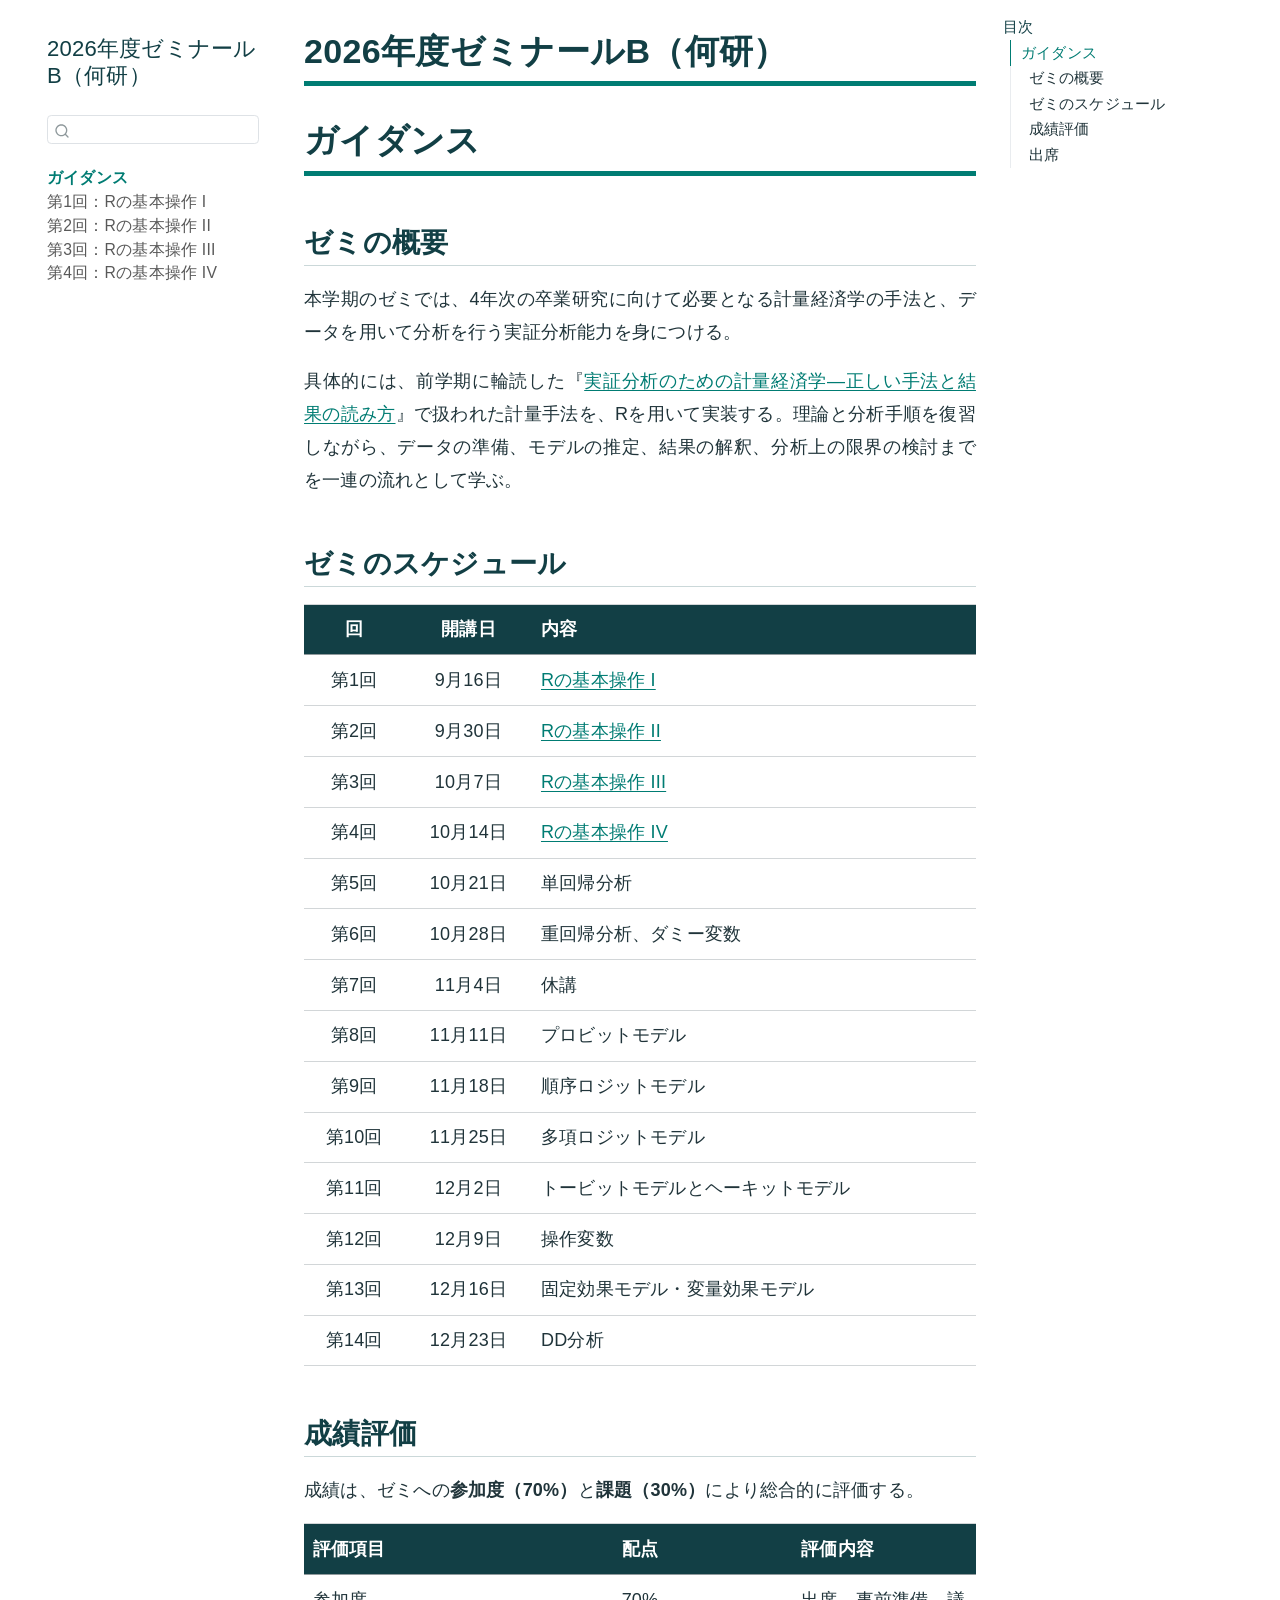
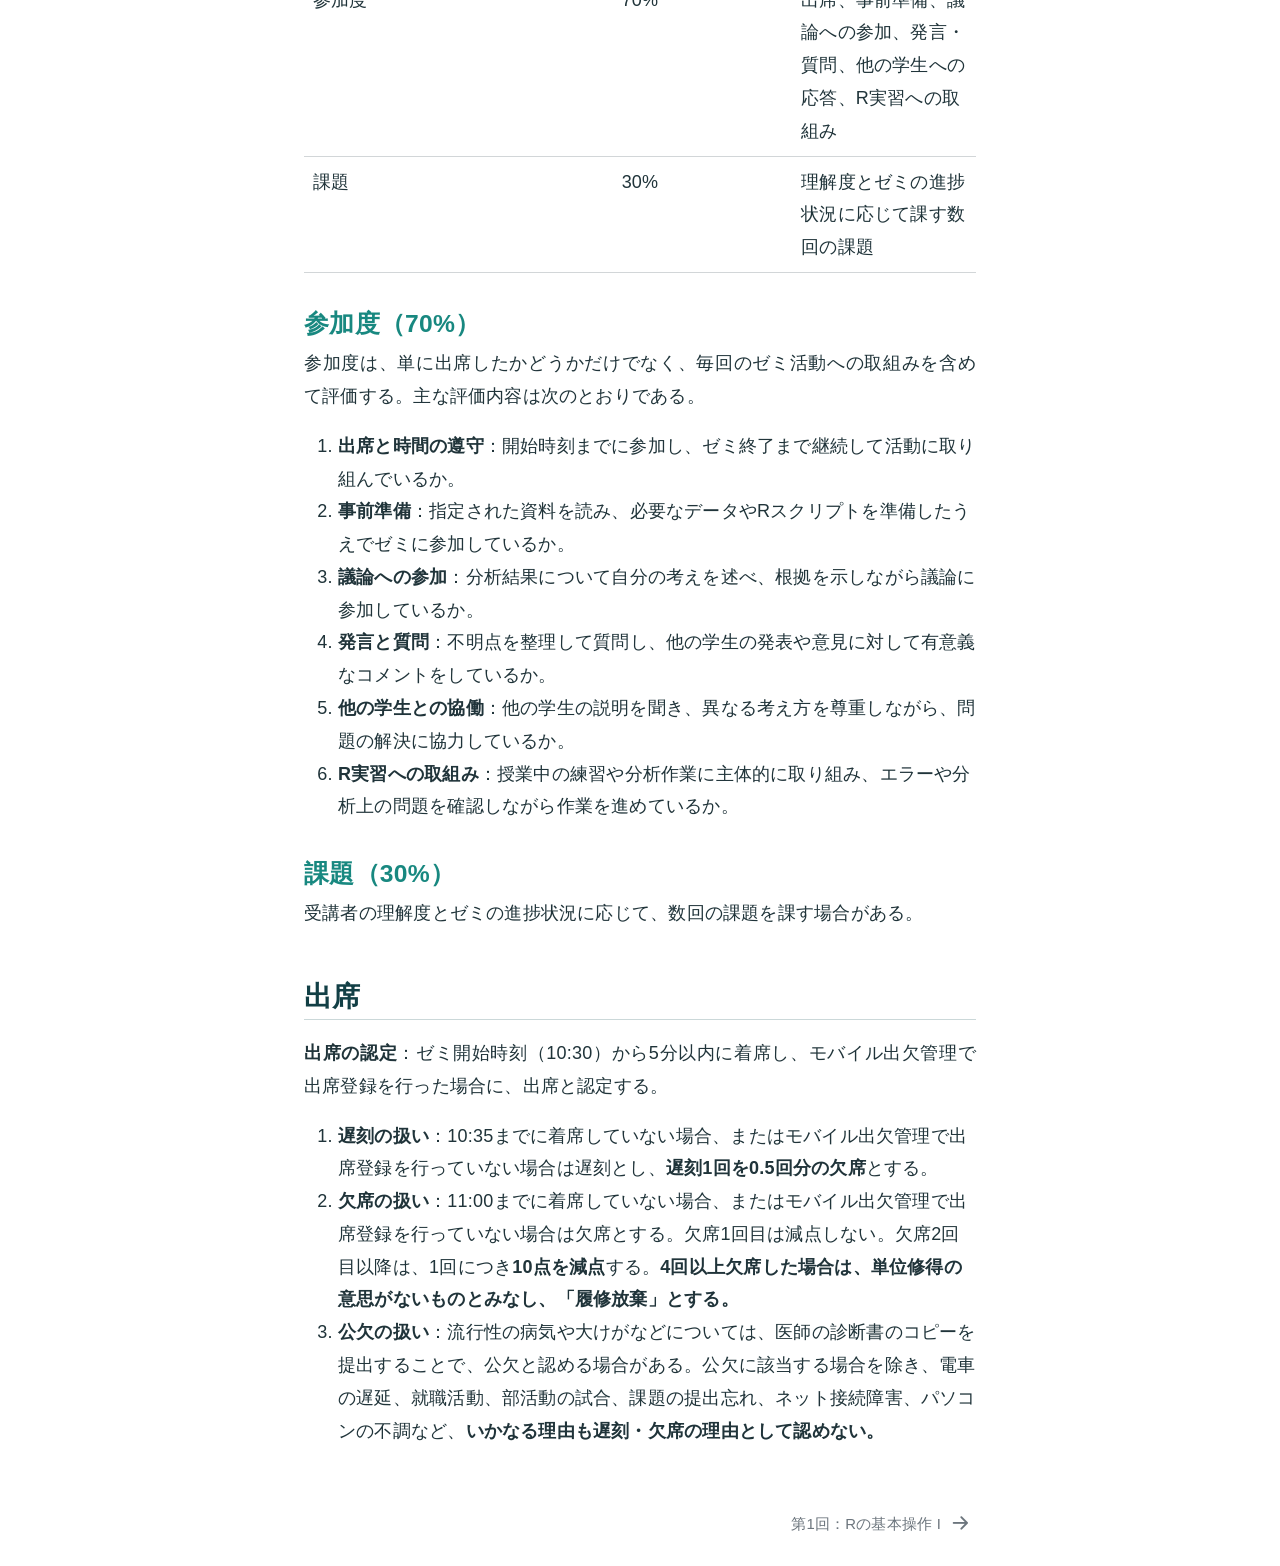
==== commit 1a66d264: "Publish lesson 4" ====
--- a/index.html
+++ b/index.html
@@ -136,6 +136,12 @@
  <span class="menu-text">第3回：Rの基本操作 III</span></a>
   </div>
 </li>
+        <li class="sidebar-item">
+  <div class="sidebar-item-container"> 
+  <a href="./lessons/04/index.html" class="sidebar-item-text sidebar-link">
+ <span class="menu-text">第4回：Rの基本操作 IV</span></a>
+  </div>
+</li>
     </ul>
     </div>
 </nav>
@@ -218,7 +224,7 @@
 <tr class="even">
 <td style="text-align: center;">第4回</td>
 <td style="text-align: center;">10月14日</td>
-<td>Rの基本操作 IV</td>
+<td><a href="./lessons/04/index.html">Rの基本操作 IV</a></td>
 </tr>
 <tr class="odd">
 <td style="text-align: center;">第5回</td>
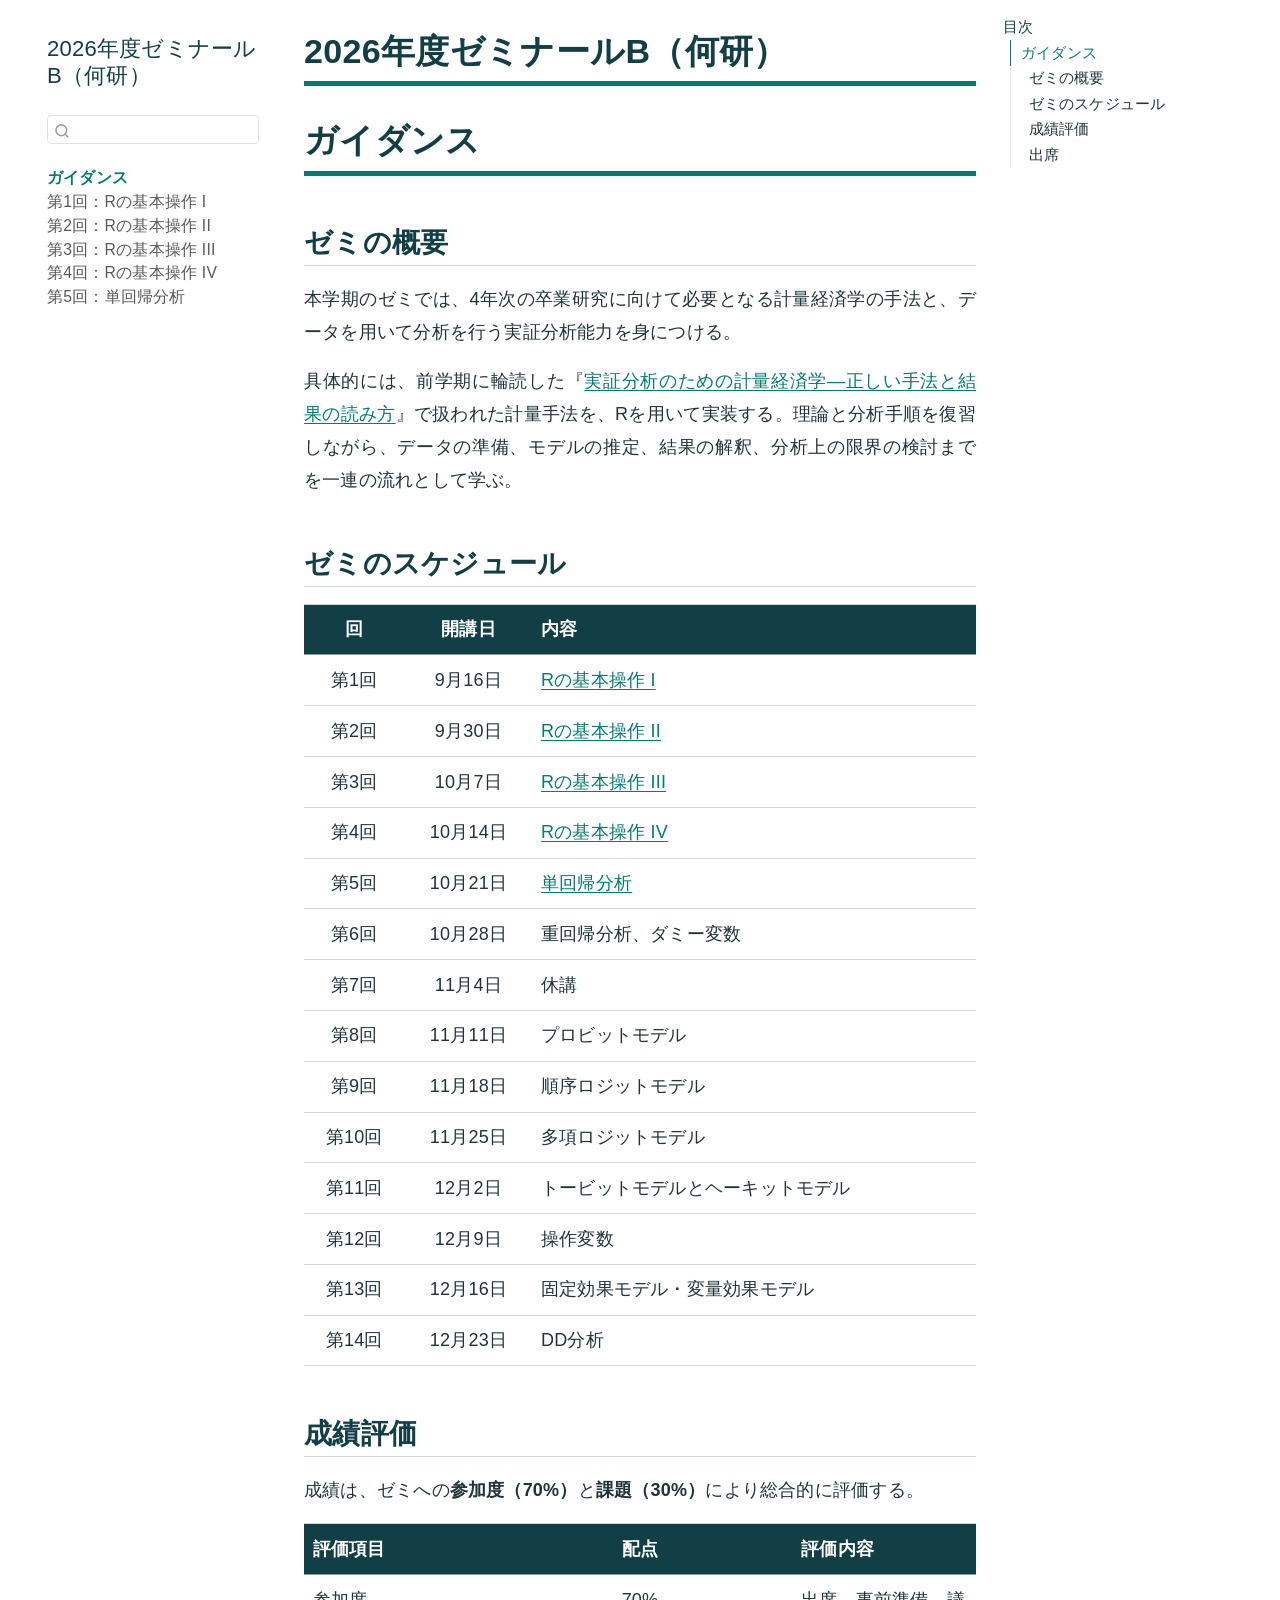
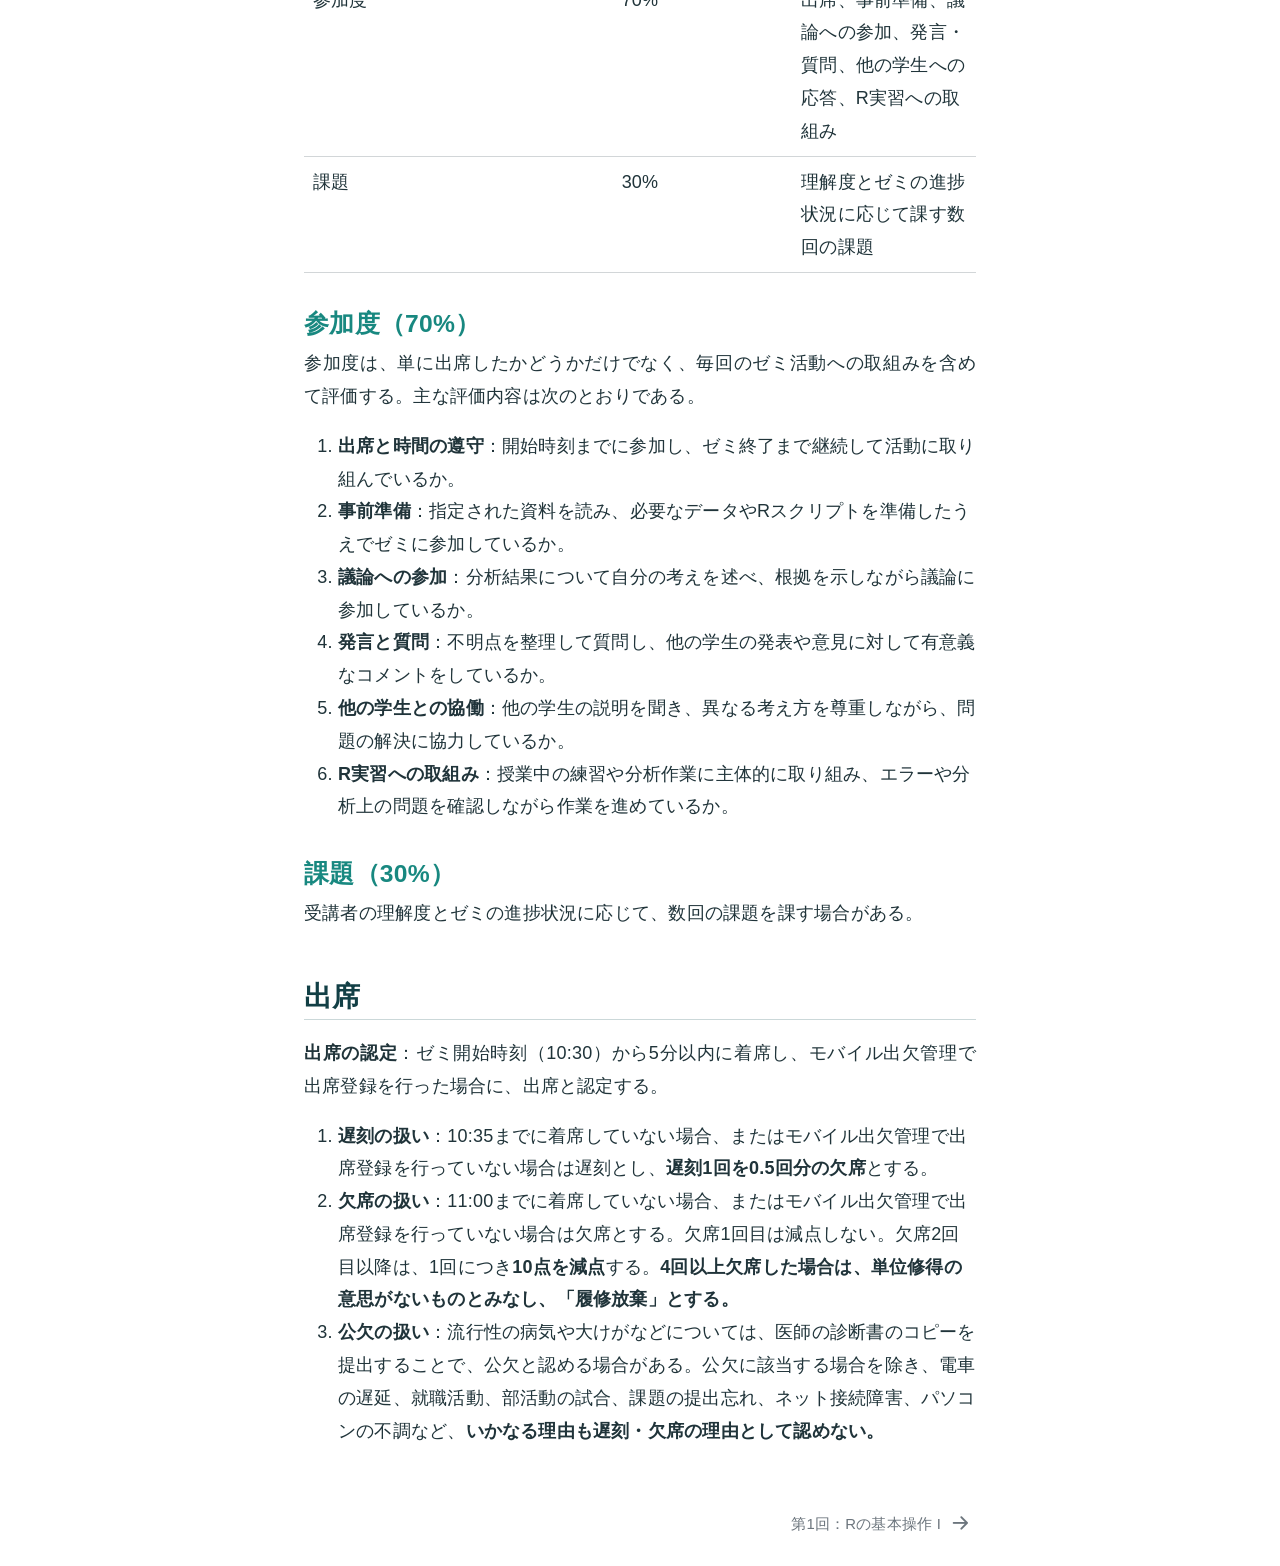
==== commit 43ccba13: "Publish lesson 5 with updated seminar materials" ====
--- a/index.html
+++ b/index.html
@@ -142,6 +142,12 @@
  <span class="menu-text">第4回：Rの基本操作 IV</span></a>
   </div>
 </li>
+        <li class="sidebar-item">
+  <div class="sidebar-item-container"> 
+  <a href="./lessons/05/index.html" class="sidebar-item-text sidebar-link">
+ <span class="menu-text">第5回：単回帰分析</span></a>
+  </div>
+</li>
     </ul>
     </div>
 </nav>
@@ -229,7 +235,7 @@
 <tr class="odd">
 <td style="text-align: center;">第5回</td>
 <td style="text-align: center;">10月21日</td>
-<td>単回帰分析</td>
+<td><a href="./lessons/05/index.html">単回帰分析</a></td>
 </tr>
 <tr class="even">
 <td style="text-align: center;">第6回</td>
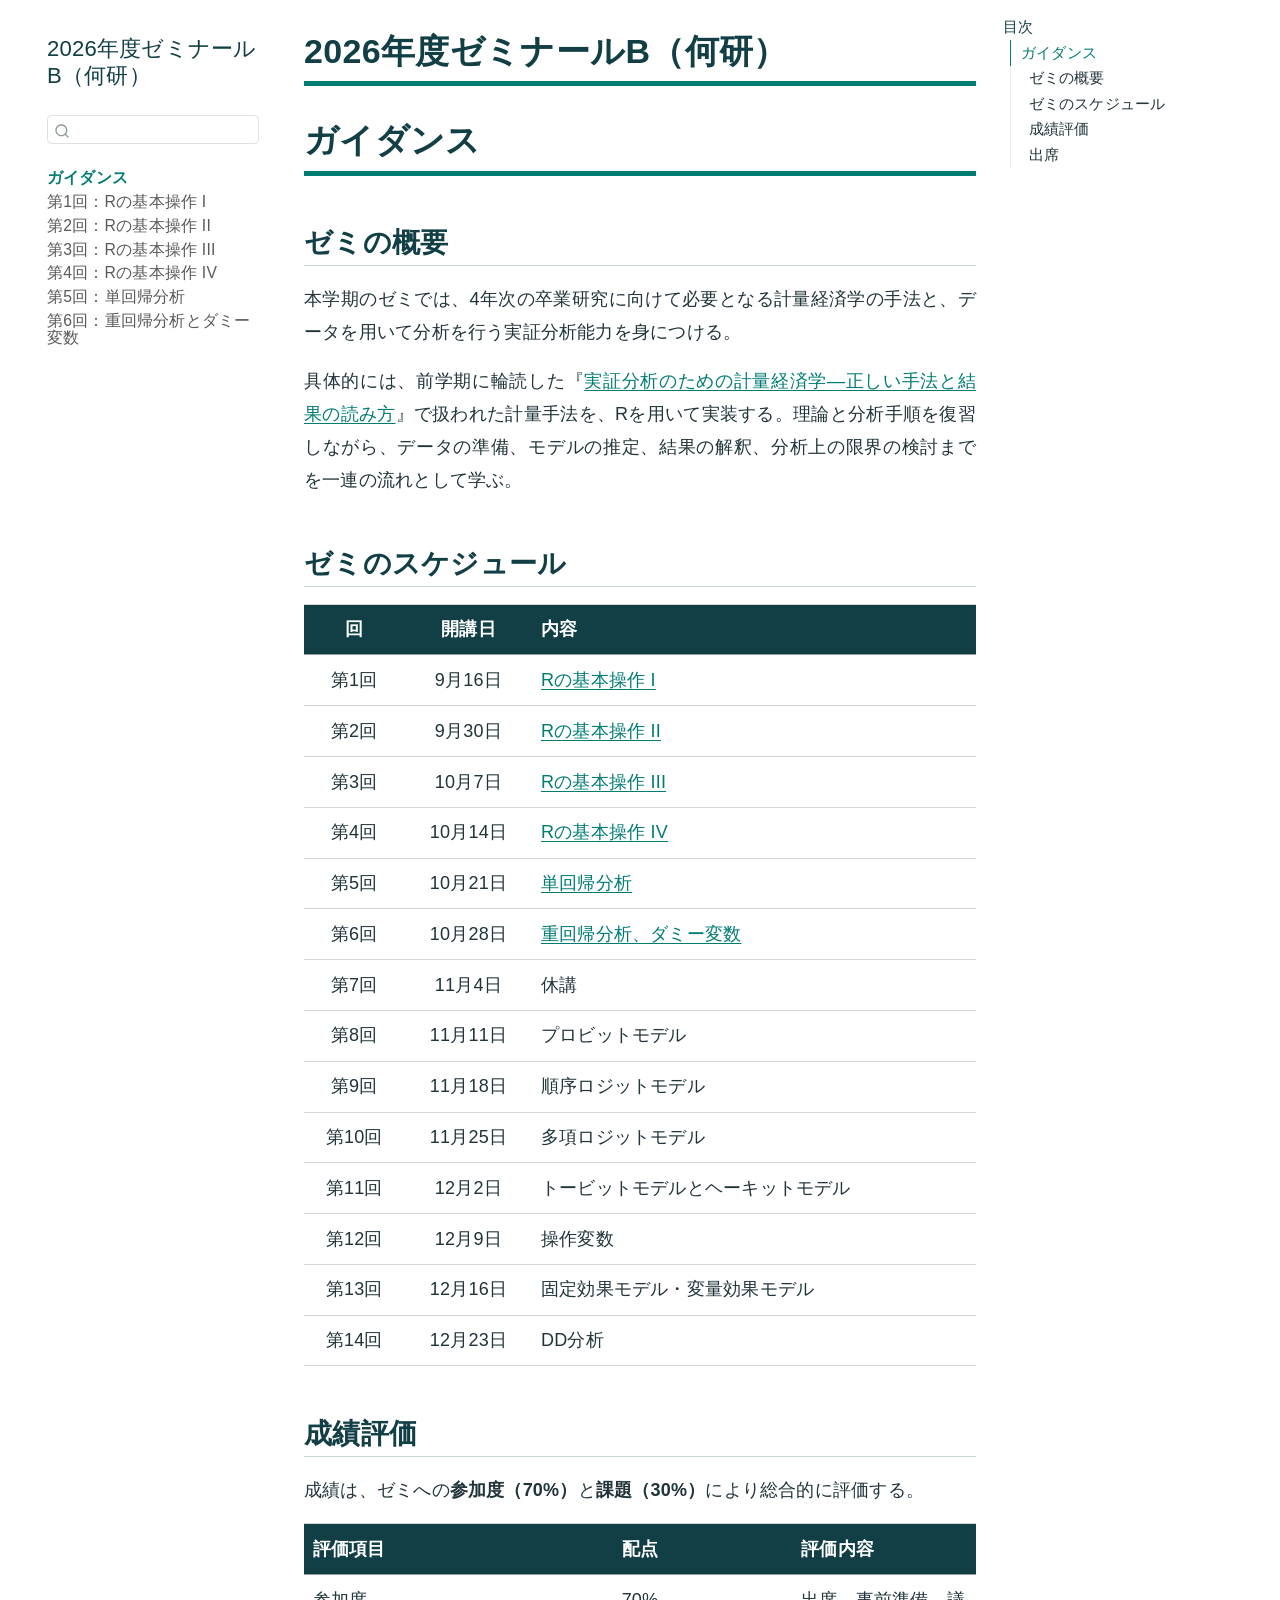
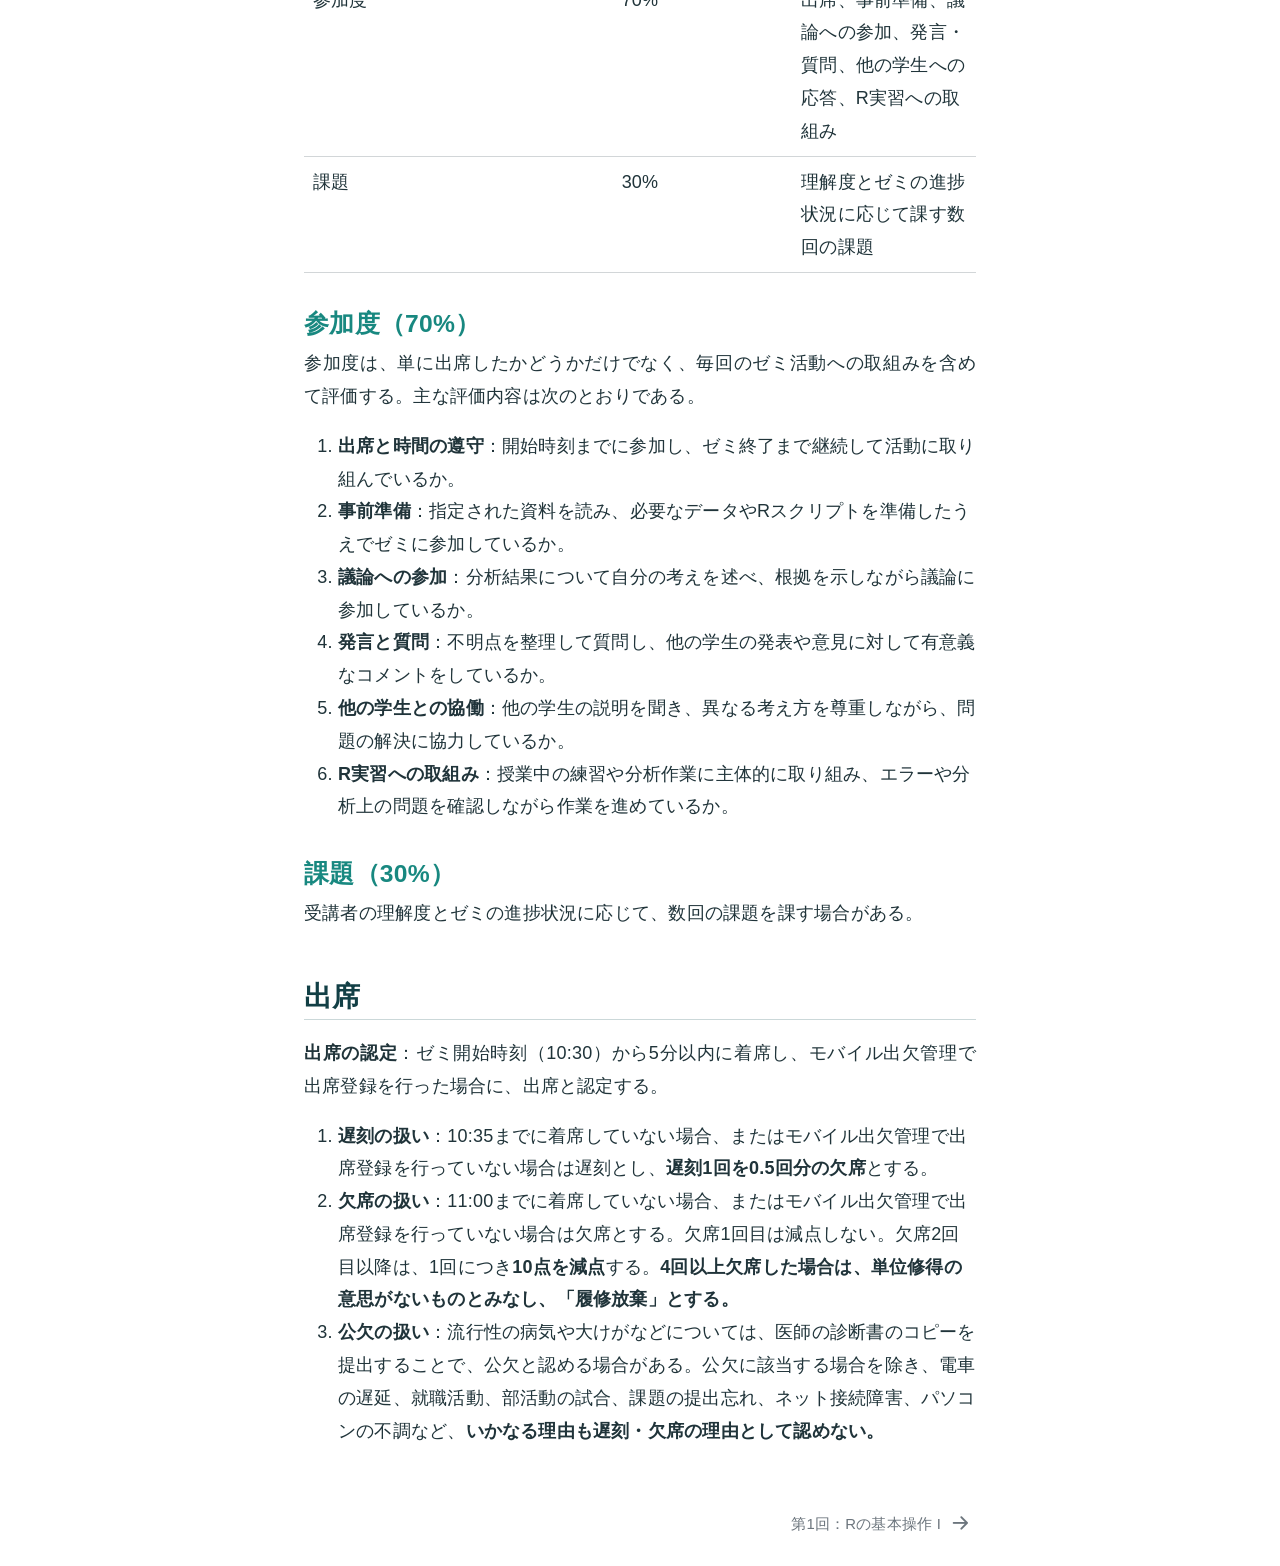
==== commit a46e66f8: "Publish lesson 6 with data and R examples" ====
--- a/index.html
+++ b/index.html
@@ -148,6 +148,12 @@
  <span class="menu-text">第5回：単回帰分析</span></a>
   </div>
 </li>
+        <li class="sidebar-item">
+  <div class="sidebar-item-container"> 
+  <a href="./lessons/06/index.html" class="sidebar-item-text sidebar-link">
+ <span class="menu-text">第6回：重回帰分析とダミー変数</span></a>
+  </div>
+</li>
     </ul>
     </div>
 </nav>
@@ -240,7 +246,7 @@
 <tr class="even">
 <td style="text-align: center;">第6回</td>
 <td style="text-align: center;">10月28日</td>
-<td>重回帰分析、ダミー変数</td>
+<td><a href="./lessons/06/index.html">重回帰分析、ダミー変数</a></td>
 </tr>
 <tr class="odd">
 <td style="text-align: center;">第7回</td>
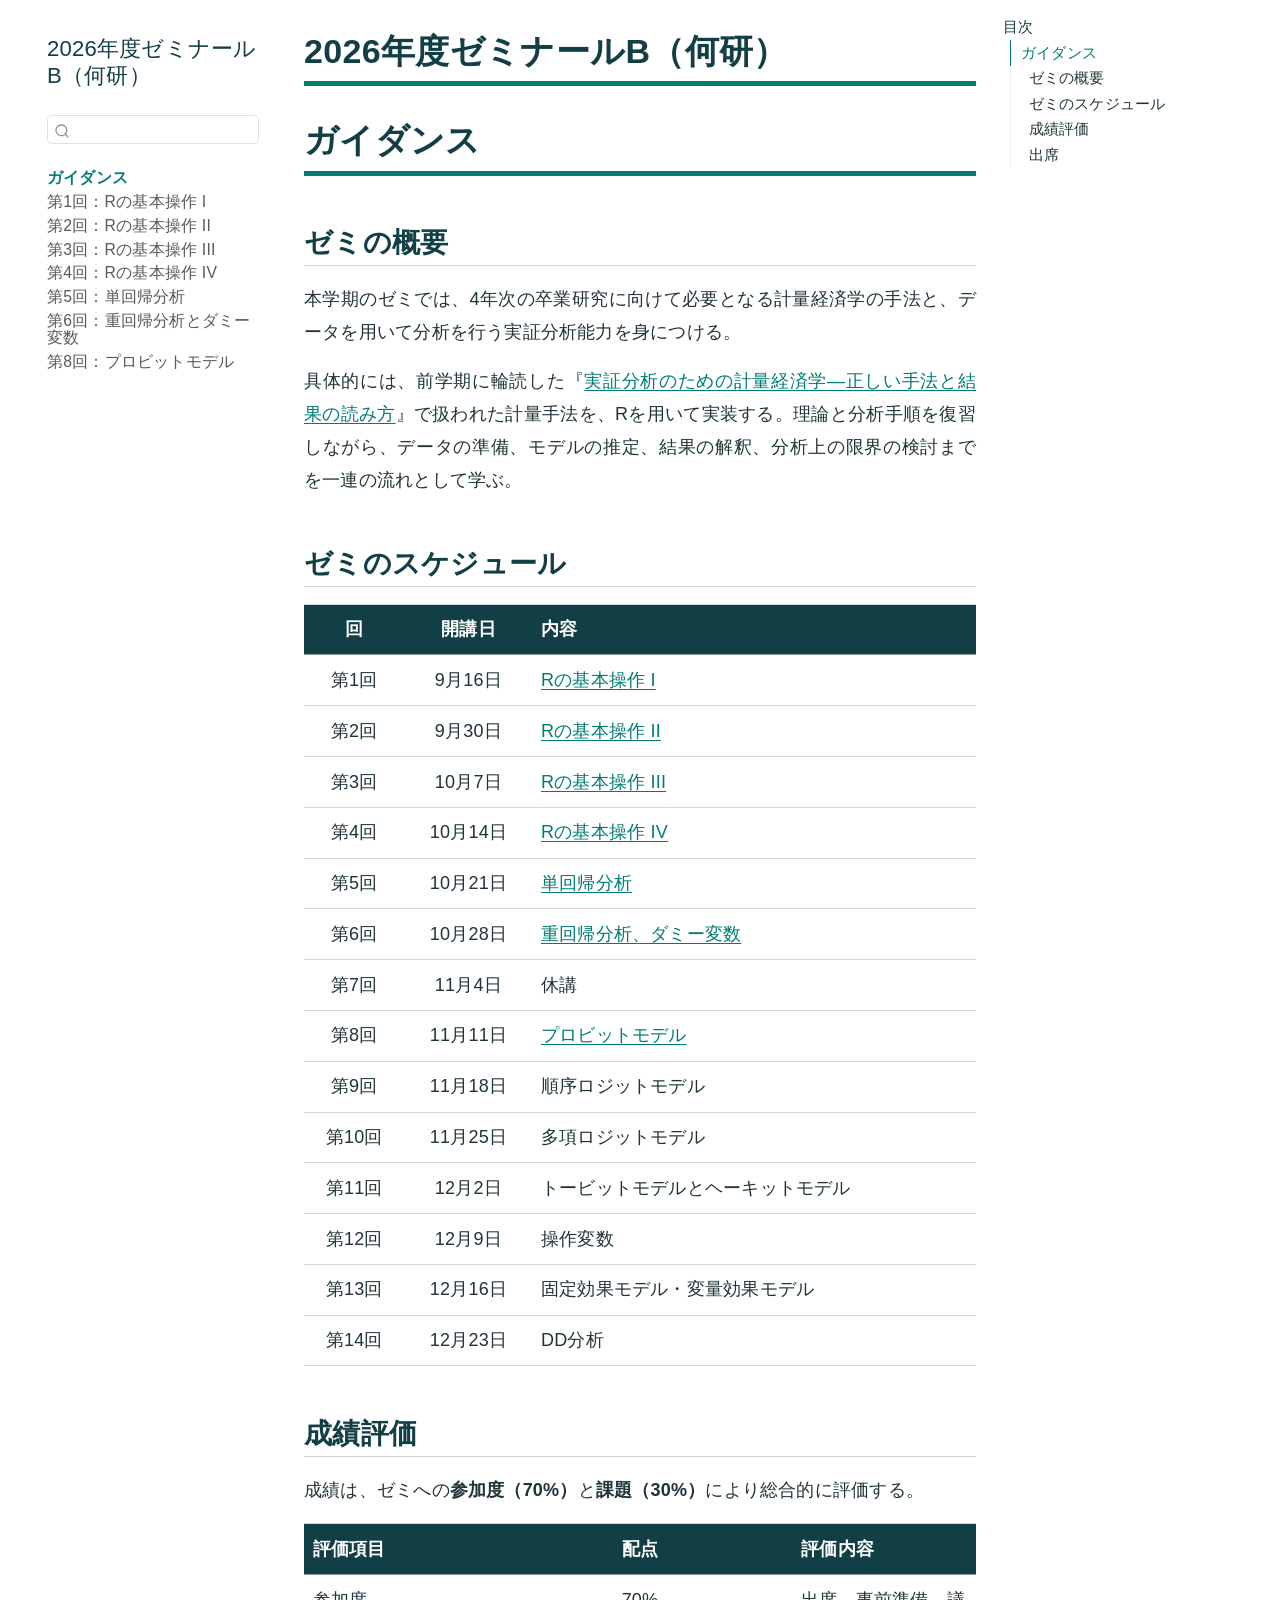
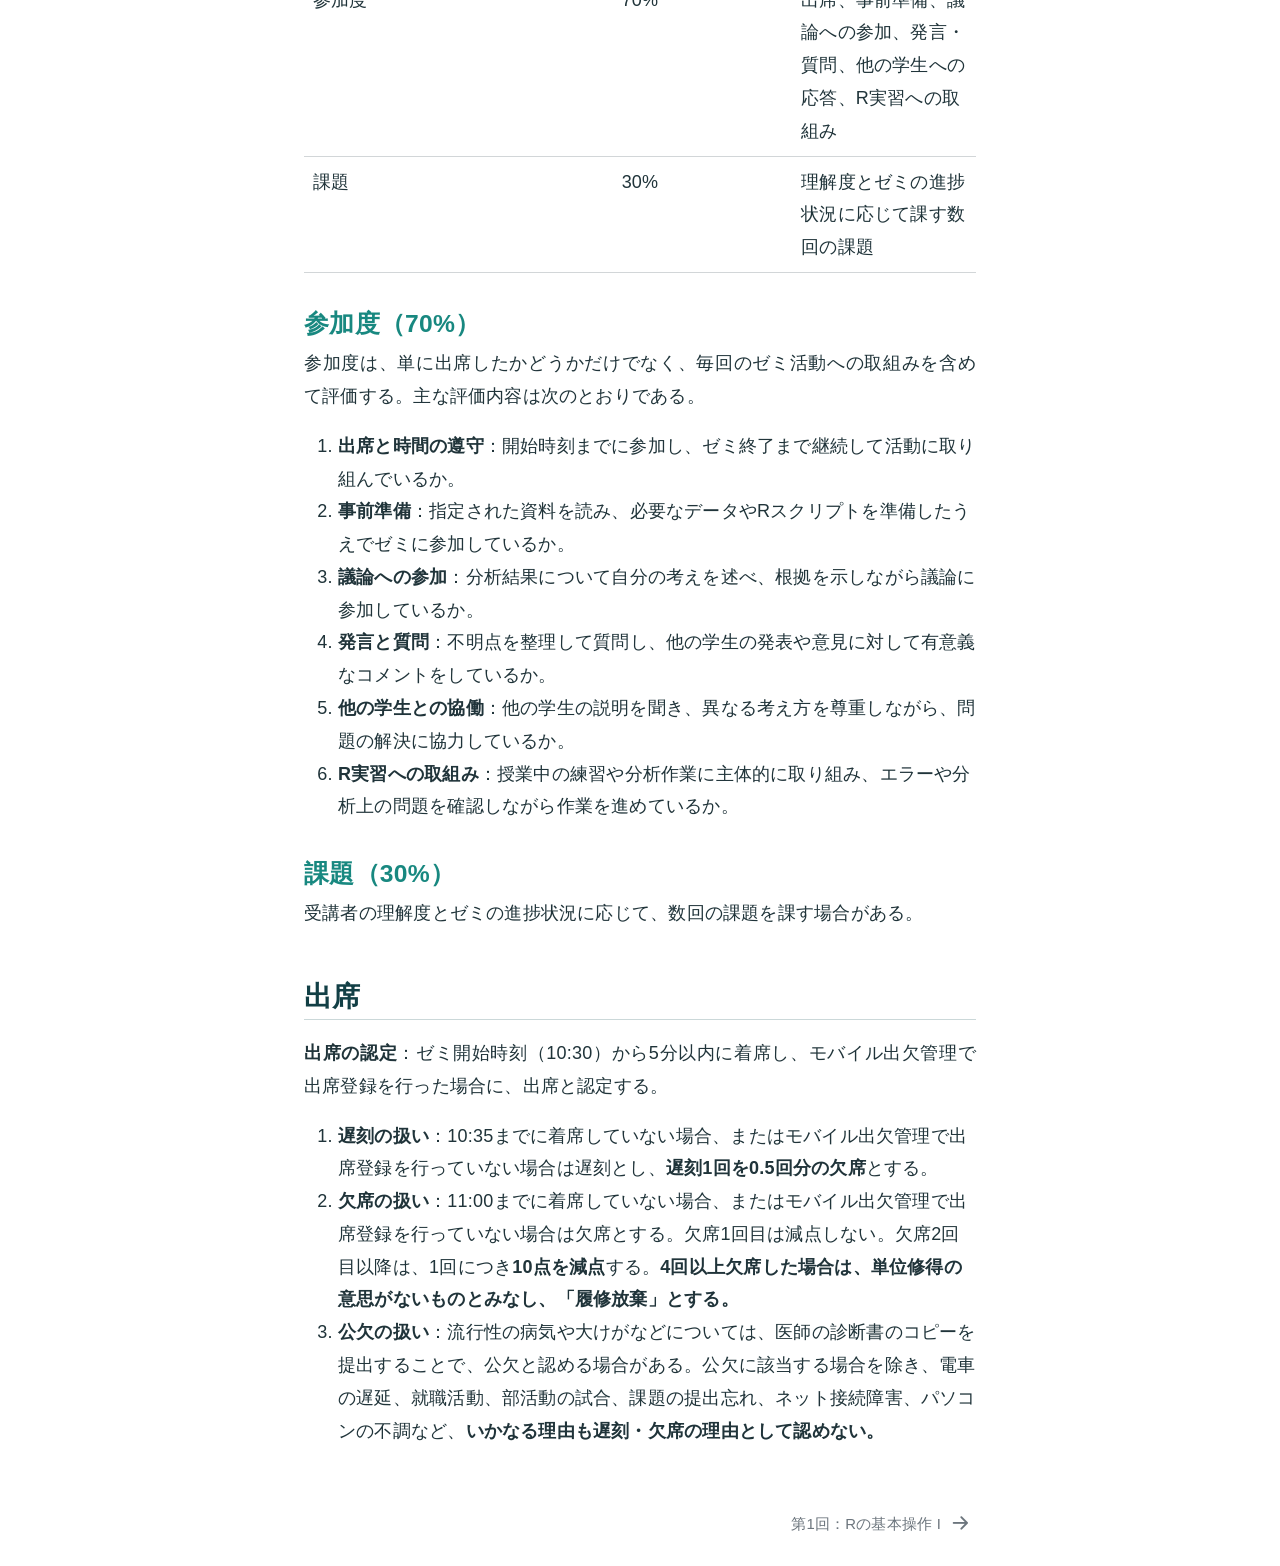
==== commit 32ea0aa5: "Publish lesson 8 and keep lesson 7 hidden" ====
--- a/index.html
+++ b/index.html
@@ -154,6 +154,12 @@
  <span class="menu-text">第6回：重回帰分析とダミー変数</span></a>
   </div>
 </li>
+        <li class="sidebar-item">
+  <div class="sidebar-item-container"> 
+  <a href="./lessons/08/index.html" class="sidebar-item-text sidebar-link">
+ <span class="menu-text">第8回：プロビットモデル</span></a>
+  </div>
+</li>
     </ul>
     </div>
 </nav>
@@ -256,7 +262,7 @@
 <tr class="even">
 <td style="text-align: center;">第8回</td>
 <td style="text-align: center;">11月11日</td>
-<td>プロビットモデル</td>
+<td><a href="./lessons/08/index.html">プロビットモデル</a></td>
 </tr>
 <tr class="odd">
 <td style="text-align: center;">第9回</td>
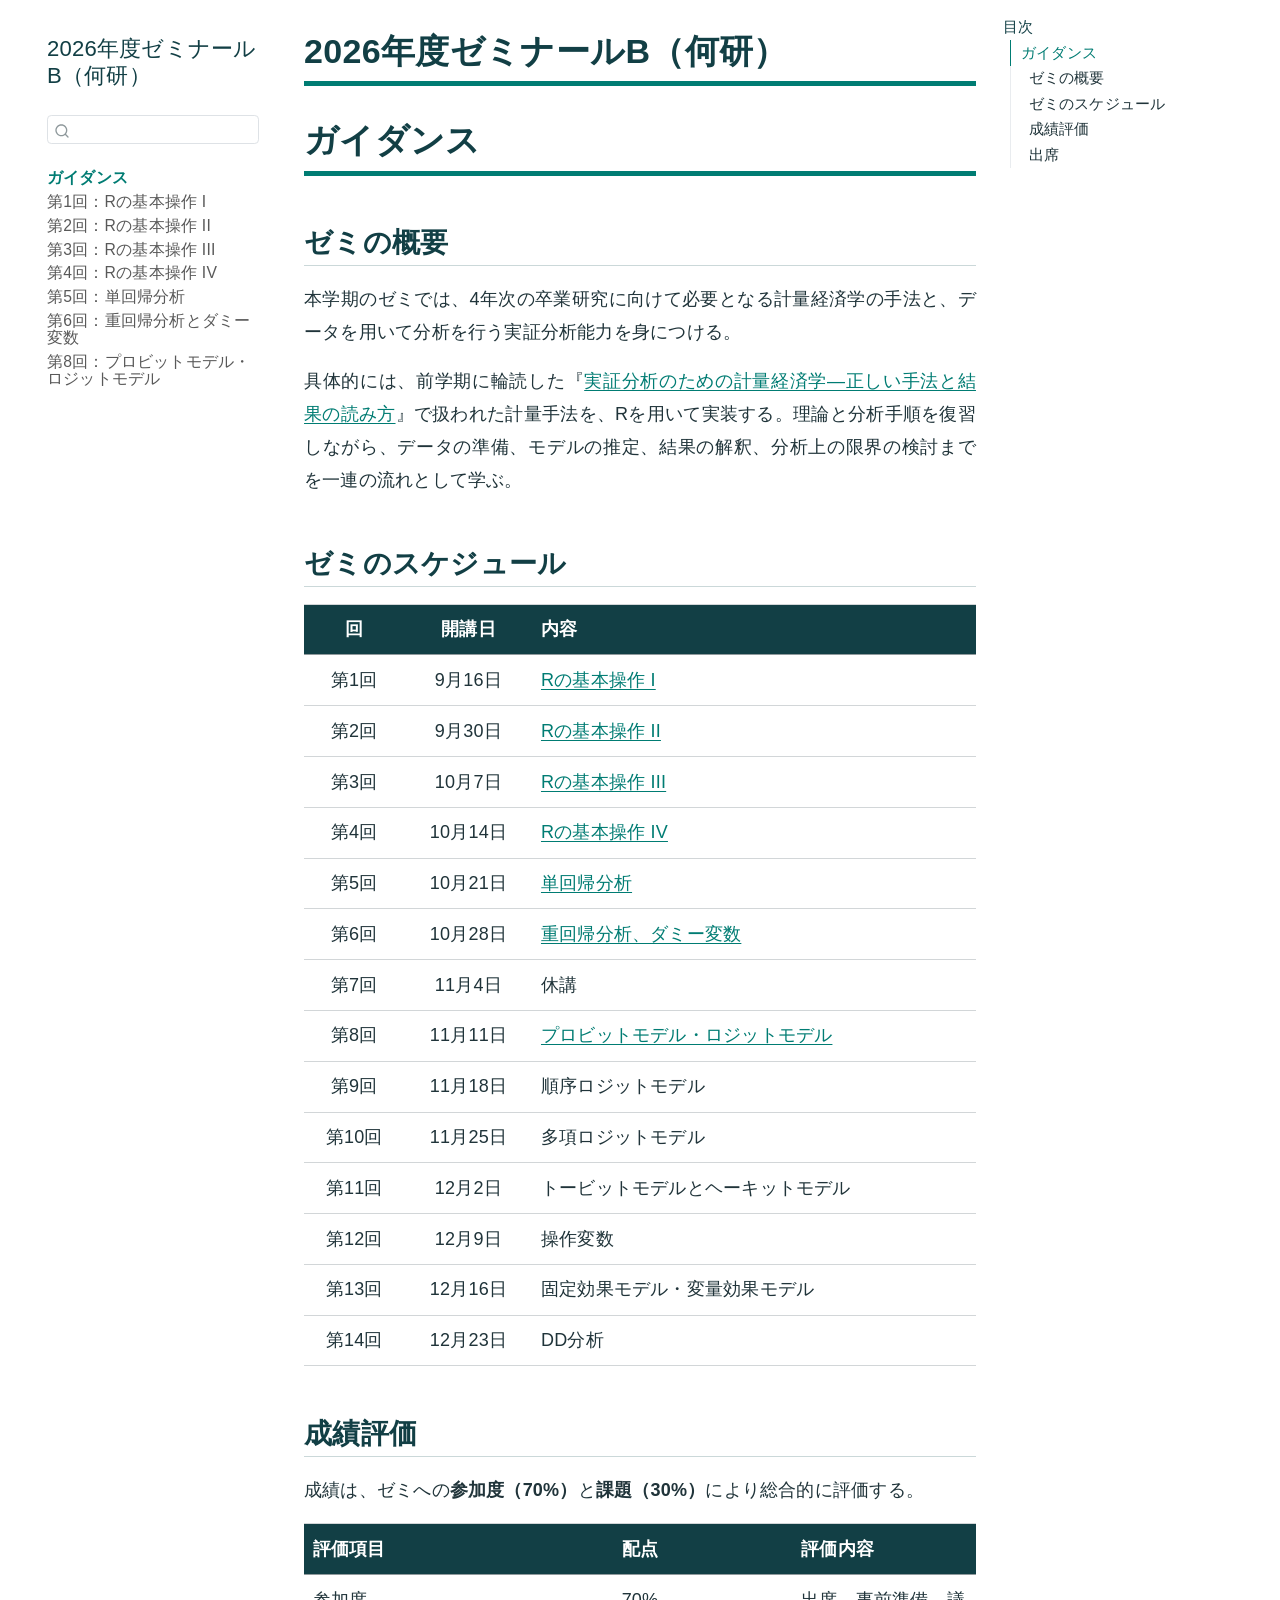
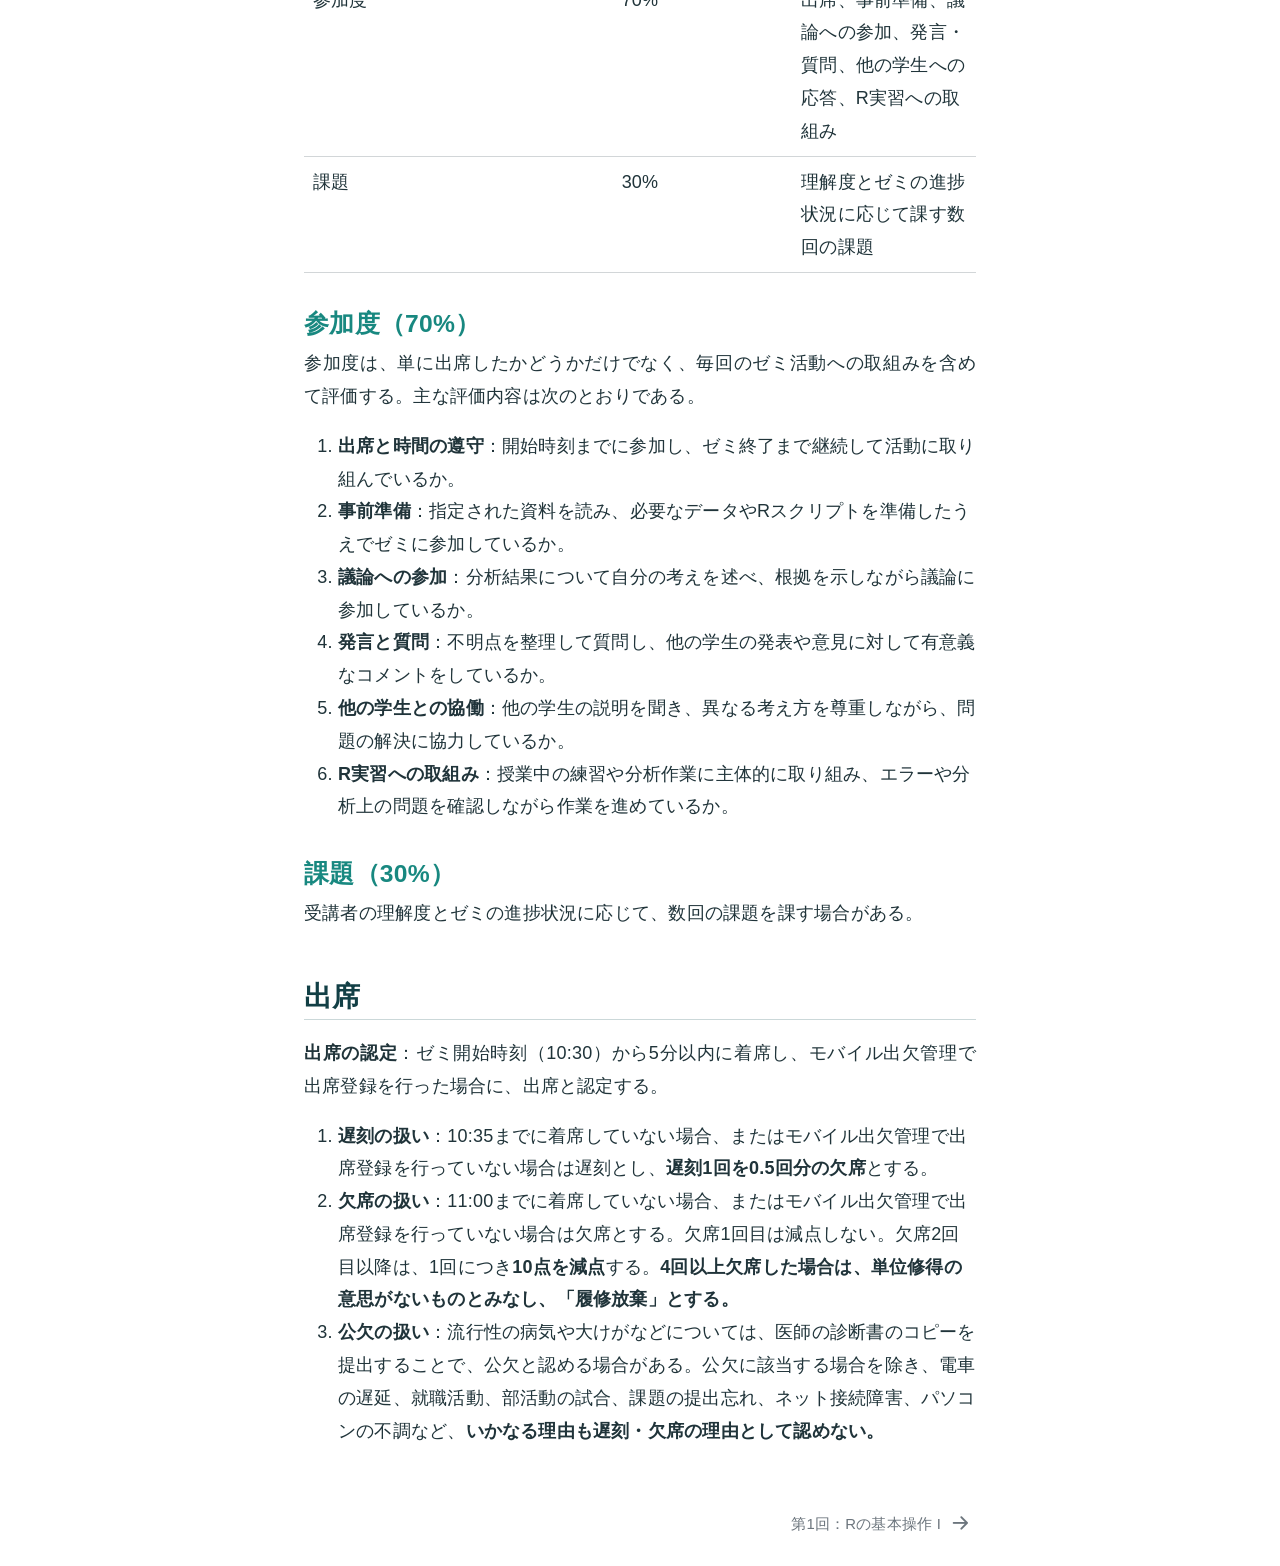
==== commit 87509809: "Update lesson 8: rename to probit/logit, add logit supplement and exercises - Lesson 8 title: プロビットモ" ====
--- a/index.html
+++ b/index.html
@@ -46,7 +46,7 @@
 <link href="site_libs/quarto-html/quarto-syntax-highlighting-37294f0e61b532b0f7ebd5ccc0471b30.css" rel="stylesheet" id="quarto-text-highlighting-styles">
 <script src="site_libs/bootstrap/bootstrap.min.js"></script>
 <link href="site_libs/bootstrap/bootstrap-icons.css" rel="stylesheet">
-<link href="site_libs/bootstrap/bootstrap-c2e880a5cb14d7a116eba1e73095a7f8.min.css" rel="stylesheet" append-hash="true" id="quarto-bootstrap" data-mode="light">
+<link href="site_libs/bootstrap/bootstrap-3d267d0c02e25bc1992225f3c2089ba0.min.css" rel="stylesheet" append-hash="true" id="quarto-bootstrap" data-mode="light">
 <script id="quarto-search-options" type="application/json">{
   "location": "sidebar",
   "copy-button": false,
@@ -157,7 +157,7 @@
         <li class="sidebar-item">
   <div class="sidebar-item-container"> 
   <a href="./lessons/08/index.html" class="sidebar-item-text sidebar-link">
- <span class="menu-text">第8回：プロビットモデル</span></a>
+ <span class="menu-text">第8回：プロビットモデル・ロジットモデル</span></a>
   </div>
 </li>
     </ul>
@@ -262,7 +262,7 @@
 <tr class="even">
 <td style="text-align: center;">第8回</td>
 <td style="text-align: center;">11月11日</td>
-<td><a href="./lessons/08/index.html">プロビットモデル</a></td>
+<td><a href="./lessons/08/index.html">プロビットモデル・ロジットモデル</a></td>
 </tr>
 <tr class="odd">
 <td style="text-align: center;">第9回</td>
